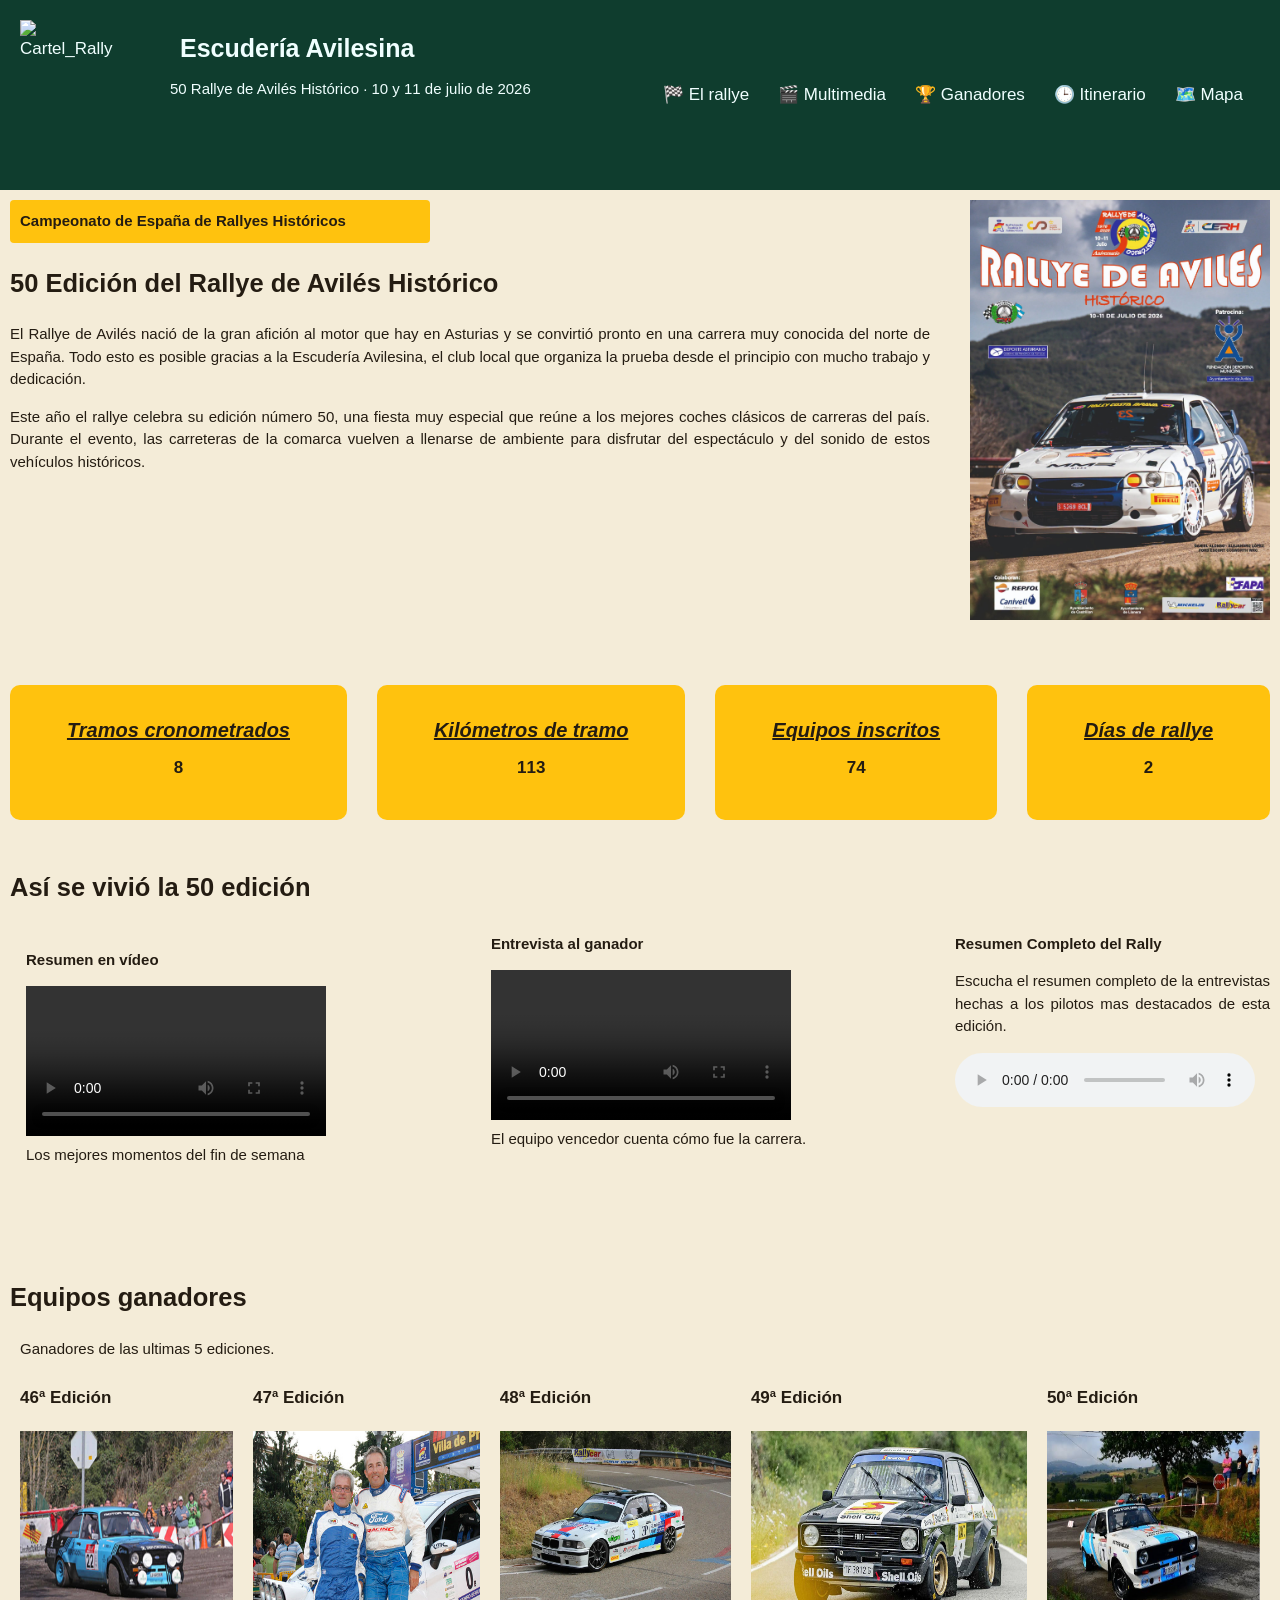
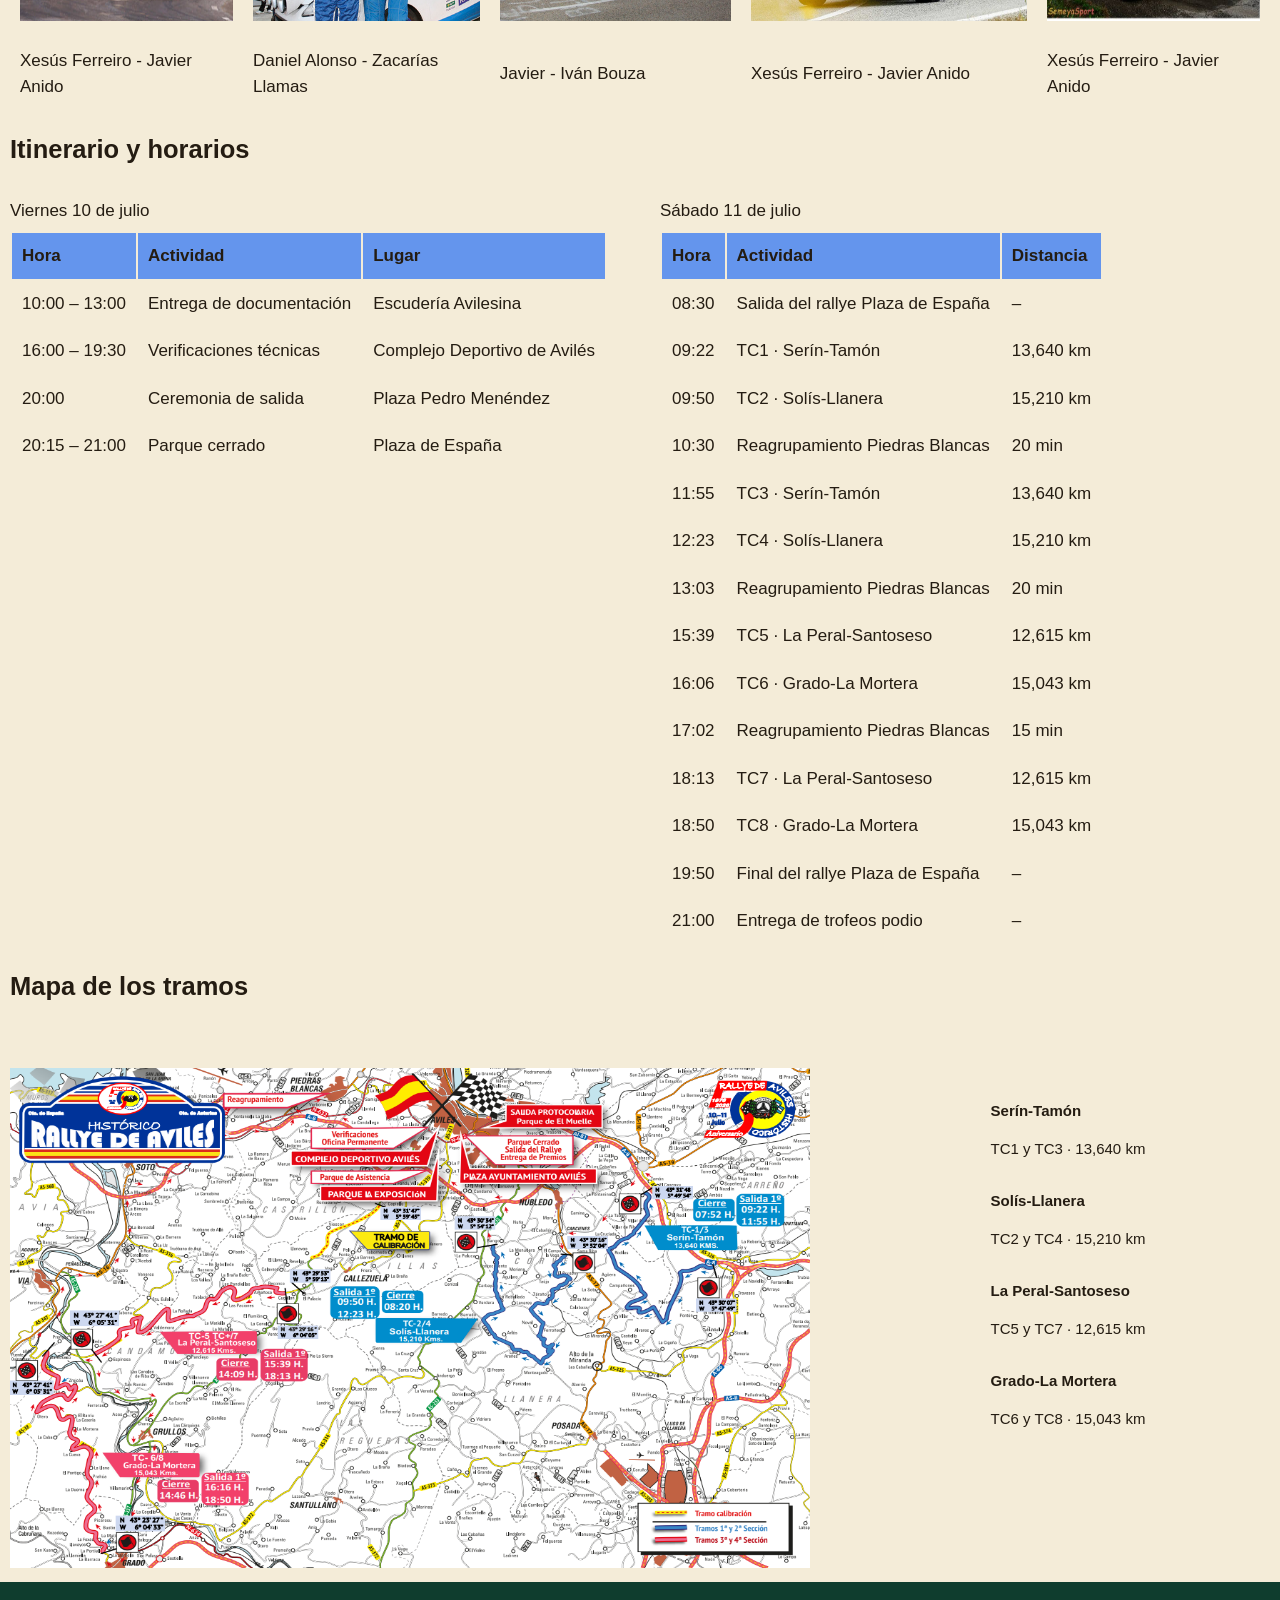
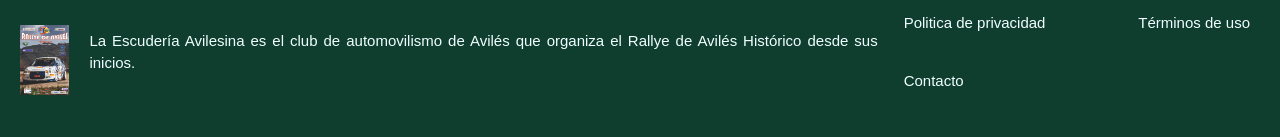
==== docs/index.html @ c5bb943c "hecho" ====
<!DOCTYPE html>
<html lang="es">
<head>
    <meta charset="UTF-8">
    <meta name="viewport" content="width=device-width, initial-scale=1.0">
    <meta name="description">
    <title>Proyecto_global</title>
    <link rel="stylesheet" href="css/css_basico.css">
</head>
<body>
    <header class="cabecera">
        <div class="marca">
            <img src="docs/imagenes_video/rally.jpg" alt="Cartel_Rally" width="100px" height="150px"></img>
            <div>
                <h1>Escudería Avilesina</h1>
                <p class="marca__lema">50 Rallye de Avilés Histórico · 10 y 11 de julio de 2026</p>
            </div>
        </div>
        <nav class="menu">
            <ul>
                <li><img>🏁</img> El rallye</li>
                <li><img>🎬</img> Multimedia</li>
                <li><img>🏆</img> Ganadores</li>
                <li><img>🕒</img> Itinerario</li>
                <li><img>🗺️</img> Mapa</li>
            </ul>
        </nav>
    </header>

    <main>
        <section class="sc_uno">
            <div class="presentacion__texto">
                <p class="subtitulo">Campeonato de España de Rallyes Históricos</p>
                <h2>50 Edición del Rallye de Avilés Histórico</h2>
                <p>El Rallye de Avilés nació de la gran afición al motor que hay en Asturias y se convirtió pronto en una carrera muy conocida del norte de España. Todo esto es posible gracias a la Escudería Avilesina, el club local que organiza la prueba desde el principio con mucho trabajo y dedicación.</p>
                <p>Este año el rallye celebra su edición número 50, una fiesta muy especial que reúne a los mejores coches clásicos de carreras del país. Durante el evento, las carreteras de la comarca vuelven a llenarse de ambiente para disfrutar del espectáculo y del sonido de estos vehículos históricos.</p>
            </div>
            <div class="cartel">
                <img src="imagenes_video/rally.jpg" alt="Cartel de la 50 edición del Rallye de Avilés Histórico" width="300" height="420">
            </div>
            <dl class="datos">
                <div class="contenido">
                    <dt>Tramos cronometrados</dt>
                    <dd>8</dd>
                </div>
                <div class="contenido">
                    <dt>Kilómetros de tramo</dt>
                    <dd>113</dd>
                </div>
                <div class="contenido">
                    <dt>Equipos inscritos</dt>
                    <dd>74</dd>
                </div>
                <div class="contenido">
                    <dt>Días de rallye</dt>
                    <dd>2</dd>
                </div>
            </dl>
        </section>

        <section class="sc_dos">
            <div>
            <h2>Así se vivió la 50 edición</h2>
            </div>    
                <div class="tarjeta_uno">
                    <h3>Resumen en vídeo</h3>
                    <video controls preload="metadata">
                        <source src="imagenes_video/entrevista_ganadores.mp4" type="video/mp4">
                        Cambiar formato -Tu navegador no admite la reproducción de vídeo.
                    </video>
                    <p>Los mejores momentos del fin de semana</p>
                </div >
                <div class="tarjeta_dos">
                    <h3>Entrevista al ganador</h3>
                    <video controls >
                        <source src="imagenes_video/video_resumen.mp4" type="video/mp4">
                        Tu navegador no admite la reproducción de vídeo.
                    </video>
                    <p>El equipo vencedor cuenta cómo fue la carrera.</p>
                </div>
                <div class="tarjeta_tres">
                    <h3>Resumen Completo del Rally</h3>
                    <p>Escucha el resumen completo de la entrevistas hechas a los pilotos mas destacados de esta edición.</p>
                    <audio controls >
                        <source src="imagenes_video/resumen_completo.mp4" type="audio/mp4">
                       Cambiar formato Tu navegador no admite la reproducción de audio.
                    </audio>
                </div>
        </section>

        <section class="sc_tres">
            <h2>Equipos ganadores</h2>
            <p style="padding-left: 10px;">Ganadores de las ultimas 5 ediciones.</p>
                <table class="estructura">
                    <tr>
                        <td><b>46ª Edición</b></td>
                        <td><b>47ª Edición</b></td>
                        <td><b>48ª Edición</b></td>
                        <td><b>49ª Edición</b></td>
                        <td><b>50ª Edición</b></td>
                    </tr>
                    <tr>
                        <td><img src="imagenes_video/xesus_javier.jpg" alt="Xesús Ferreiro y Javier Anido, ganadores de la 46 edición" width="230" height="190"></td>
                        <td><img src="imagenes_video/daniel_.jpg" alt="Daniel Alonso y Zacarías Llamas, ganadores de la 47 edición" width="230" height="190"></td>
                        <td><img src="imagenes_video/muniente_louzano.jpg" alt="Javier Muñiente e Iván Bouza, ganadores de la 48 edición" width="250" height="190"></td>
                        <td><img src="imagenes_video/javier_ivan.jpg" alt="Xesús Ferreiro y Javier Anido, ganadores de la 49 edición" width="300" height="190"></td>
                        <td><img src="imagenes_video/xesus_javier_dos.jpg" alt="Xesús Ferreiro y Javier Anido, ganadores de la 50 edición" width="230" height="190"></td>
                    </tr>
                    <tr>
                        <td>Xesús Ferreiro - Javier Anido</td>
                        <td>Daniel Alonso - Zacarías Llamas</td>
                        <td>Javier - Iván Bouza</td>
                        <td>Xesús Ferreiro - Javier Anido</td>
                        <td>Xesús Ferreiro - Javier Anido</td>
                    </tr>
                </table>
        </section>

        <section class="sc_cuatro">
            <h2>Itinerario y horarios</h2>
            <div class="itinerario">
                <div class="tabla_uno">
                    <table>
                        <caption>Viernes 10 de julio</caption>
                            <tr>
                                <th>Hora</th>
                                <th>Actividad</th>
                                <th>Lugar</th>
                            </tr>

                            <tr>
                                <td>10:00 – 13:00</td>
                                <td>Entrega de documentación</td>
                                <td>Escudería Avilesina</td>
                            </tr>
                            <tr>
                                <td>16:00 – 19:30</td>
                                <td>Verificaciones técnicas</td>
                                <td>Complejo Deportivo de Avilés</td>
                            </tr>
                            <tr>
                                <td>20:00</td>
                                <td>Ceremonia de salida</td>
                                <td>Plaza Pedro Menéndez</td>
                            </tr>
                            <tr>
                                <td>20:15 – 21:00</td>
                                <td>Parque cerrado</td>
                                <td>Plaza de España</td>
                            </tr>
                    </table>
                </div>
                <div class="tabla_dos">
                    <table>
                        <caption>Sábado 11 de julio</caption>
                            <tr>
                                <th>Hora</th>
                                <th>Actividad</th>
                                <th>Distancia</th>
                            </tr>
                            <tr>
                                <td>08:30</td>
                                <td>Salida del rallye Plaza de España</td>
                                <td>–</td>
                            </tr>
                            <tr>
                                <td>09:22</td>
                                <td>TC1 · Serín-Tamón</td>
                                <td>13,640 km</td>
                            </tr>
                            <tr>
                                <td>09:50</td>
                                <td>TC2 · Solís-Llanera</td>
                                <td>15,210 km</td>
                            </tr>
                            <tr>
                                <td>10:30</td>
                                <td>Reagrupamiento Piedras Blancas</td>
                                <td>20 min</td>
                            </tr>
                            <tr>
                                <td>11:55</td>
                                <td>TC3 · Serín-Tamón</td>
                                <td>13,640 km</td>
                            </tr>
                            <tr>
                                <td>12:23</td>
                                <td>TC4 · Solís-Llanera</td>
                                <td>15,210 km</td>
                            </tr>
                            <tr>
                                <td>13:03</td>
                                <td>Reagrupamiento Piedras Blancas</td>
                                <td>20 min</td>
                            </tr>
                            <tr>
                                <td>15:39</td>
                                <td>TC5 · La Peral-Santoseso</td>
                                <td>12,615 km</td>
                            </tr>
                            <tr>
                                <td>16:06</td>
                                <td>TC6 · Grado-La Mortera</td>
                                <td>15,043 km</td>
                            </tr>
                            <tr>
                                <td>17:02</td>
                                <td>Reagrupamiento Piedras Blancas</td>
                                <td>15 min</td>
                            </tr>
                            <tr>
                                <td>18:13</td>
                                <td>TC7 · La Peral-Santoseso</td>
                                <td>12,615 km</td>
                            </tr>
                            <tr>
                                <td>18:50</td>
                                <td>TC8 · Grado-La Mortera</td>
                                <td>15,043 km</td>
                            </tr>
                            <tr>
                                <td>19:50</td>
                                <td>Final del rallye Plaza de España</td>
                                <td>–</td>
                            </tr>
                            <tr>
                                <td>21:00</td>
                                <td>Entrega de trofeos podio</td>
                                <td>–</td>
                            </tr>
                    </table>
                </div>
            </div>
        </section>

        <section class="sc_cinco">
            <h2>Mapa de los tramos</h2>
            <div class="mapa">
                    <img src="imagenes_video/Captura.PNG" alt="Mapa de Google Maps con la situación de los cuatro tramos del rallye en la comarca de Avilés" width="800" height="500">
                <div>  
                <ol>
                    <li>
                        <h3>Serín-Tamón</h3>
                        <p>TC1 y TC3 · 13,640 km</p>
                    </li>
                    <li>
                        <h3>Solís-Llanera</h3>
                        <p>TC2 y TC4 · 15,210 km</p>
                    </li>
                    <li>
                        <h3>La Peral-Santoseso</h3>
                        <p>TC5 y TC7 · 12,615 km</p>
                    </li>
                    <li>
                        <h3>Grado-La Mortera</h3>
                        <p>TC6 y TC8 · 15,043 km</p>
                    </li>
                </ol>
                </div>  
            </div>
        </section>
    </main>

    <footer class="pie">
         <div class="pie__org">
            <img src="imagenes_video/rally.jpg" alt="Cartel_Rally" width="50px" height="70px"></img>
            <p>La Escudería Avilesina es el club de automovilismo de Avilés que organiza el Rallye de Avilés Histórico desde sus inicios.
            </div>
        <div class="contenedor_pie">
            <p>Politica de privacidad</p>
            <p>Términos de uso</p>
            <p>Contacto</p>

       </div>
    </footer>
</body>
</html>
---- docs/css/css_basico.css ----
/*
Mañana hacer
1.Poner la paleta de los fondos
2.Tamaño letra, titulo
3.Fondo parrafo sc_uno
4.Revisar q este todo bien
*/
body {
    background-color: #f4ecd8;
    margin: 0;
    display: grid;
    grid-template-rows: auto auto auto;
    grid-template-columns: auto auto auto auto auto auto;
    font-size: 17px;
    line-height: 1.5;
    font-family:Arial, Helvetica, sans-serif;
    color: #241c12;
}

img, video {
    max-width: 100%;
}

h1{
    margin:10px;
    font-size:25px;
}
h3{
    font-size: 15px;
}
.cabecera {
    background-color: #0f3d2e;
    color: azure;
    grid-row: 1/2;
    grid-column: 1/8;
    padding: 10px;
    display: flex;
    flex-direction: row;
    align-items: center;
    justify-content: space-between;
    gap: 16px;
}
.marca {
    margin: 10px;
    display: flex;
    flex-direction: row;
    justify-content:center;
    gap: 50px;
}
.menu{
margin: 20px;    
}
.menu ul {
    list-style: none;
    margin: 0;
    padding: 0;
    display: flex;
    justify-content: center;
    gap: 15px;
}
.menu li {
    padding: 7px;
    border-radius: 10px;
}
.menu li:hover {
    background-color: #f0b323;
}

main {
    grid-row: 2/7;
    grid-column: 1/8;
    width: 100%;
    max-width: 1500px;
    margin: 0 auto;
}


p {
    font-size:15px;
     text-align: justify;
}
section{
    margin: 10px;
    padding: auto;
}

.sc_uno {
    display: grid;
    grid-template-rows: auto;
    gap: 40px;
    align-items: start;
}
.presentacion_texto{
    grid-row: 1/2;
    grid-column: 1/2;
}
.subtitulo {
    background-color:#ffc20e;
    max-width: 400px;
    font-weight: bold;
    padding: 10px;
    margin: 0%;
    text-align: left;
    border-radius: 4px;
}
.presentacion__cartel {
    grid-row: 1/2;
    grid-column: 2/3;
    margin: 0;
    text-align: center;
}

.contenido{
    background-color: black;
    color: #fff;
    height: auto;
}
.datos {
    grid-row: 2/3;
    grid-column: 1/3;
    display: grid;
    grid-template-columns: auto auto auto auto;
    gap:30px;
}
.datos div {
    text-align: center;
    padding: 30px;
    background-color: #ffc20e;
    color: #241c12;
    font-weight:bold;
    border-radius: 10px;
}
.datos dt{
    font-size: 20px;
    text-decoration: underline;
    font-style: italic;
}
.datos dd{
    margin: 10px;
    
}
.sc_dos {
    display: grid;
    grid-template-columns: auto auto 25%;
    grid-template-rows:5% 95%;
    align-content: space-between;
    gap: 50px;
}
.tarjeta_uno {
    grid-column: 1/2;
    grid-row: 2/3;
    border-radius: 8px;
    padding: 16px;
}
.tarjeta_dos{
    grid-column: 2/3;
    grid-row: 2/3;
}
.tarjeta_tres{
    grid-column: 3/4;
    grid-row: 2/3;
}  
.estructura {
    width: 100%;
    border-collapse: collapse;
}
.itinerario{
    display: grid;
    grid-template-columns: 50%;
    gap: 20px;
    align-items: start;
}
.tabla_uno {
    grid-row:1 /2;
    grid-column: 1/2;
    width: 100%;
    border-collapse: collapse;
}
.tabla_dos{
    grid-row:1/2;
    grid-column: 2/3;
}
caption {
    text-align: left;
    padding: 8px 0;
}

td {
    padding: 10px;
}
th {
    background-color: cornflowerblue;
    text-align: left;
    padding: 10px;
    margin: 15px;
}

.mapa {
    display: grid;
    grid-template-columns: auto;
    grid-template-rows: 5%;
    gap: 16px;
}
.mapa img{
    justify-content: center;
    grid-row:2/3;
    grid-column: 1/2;
}
.mapa div{
    grid-row:2/3;
    grid-column: 2/3;
}
 li {
    display: flex;
    flex-direction: column;
    padding:0;
    margin: 0%;
}
 p {
    margin-top: 0px;
    padding: 0;
}

.pie {
    background-color: #0f3d2e;
    color: azure;
    grid-row: 7/8;
    grid-column: 1/8;
    padding: 20px;
    display: flex;
    flex-direction: row;
    gap: 16px;
    justify-content: space-between;
    align-items: center;
    margin-top: 30px;
}
.pie__org {
    display: flex;
    flex-direction: row;
    justify-content: space-between;
    align-items: center;
    gap:20px;
}
.contenedor_pie {
    display: flex;
    flex-direction:row;
    justify-content: space-between;
    align-items: center;
    flex-wrap: wrap;
    margin: 10px;
    gap: 20px;
}


/* ---------- Media Queries ---------- */
@media (min-width: 769px) and (max-width: 1023px) {
    .marca { 
        gap: 20px; 
    }
    .menu {
         margin: 10px; 
    }
    .menu ul {
        flex-wrap: wrap;
        gap: 8px;
    }

    .sc_uno { 
        gap: 20px;
     }
    .datos { 
        gap: 15px; 
    }
    .datos div { 
        padding: 20px; 
    }

    .sc_dos { 
        gap: 20px;
     }
    td, th { 
        padding: 6px;
     }
    .sc_tres img{
       height: auto;
    }

    .pie { 
        padding: 15px;
    }
}

@media (max-width: 768px) {
    .cabecera { 
        flex-direction: column; 
    }
    .menu ul { flex-wrap: wrap;
     }

    .sc_uno img { 
        width: 250px; 
    }

    .datos {
        grid-template-columns: auto auto;
        gap: 15px;
    }
    .datos div { 
        padding: 20px; 
    }

    .sc_dos {
        grid-template-columns: auto auto;
        grid-template-rows: auto;
        gap: 20px;
    }
    .tarjeta_tres {
        grid-column: 1/3;
        grid-row: 3/4;
    }
    .sc_tres img{
       height: auto;
    }
    .itinerario { 
        grid-template-columns: auto;
        justify-content: center;
     }
    .tabla_uno, .tabla_dos {
        grid-row: auto;
        grid-column: auto;
    
    }

    .mapa {
        grid-template-columns: auto;
        grid-template-rows: auto;
    }
    .mapa img, .mapa div {
        grid-row: auto;
        grid-column: auto;
    }
}

/* Móvil: hasta 576px */
@media (max-width: 576px) {
    body { 
        font-size: 16px;
     }
    main { 
        padding: 8px; 
    }

    .cabecera h1 {
         font-size: 24px; 
    }
    .marca {
        flex-direction: column;
        align-items: center;
        gap: 10px;
        text-align: center;
    }
    .menu { 
        margin: 10px; 
    }
    .menu ul {
         gap: 8px;
     }
    .menu li { 
        font-size: 14px; 
    }

    .sc_uno { 
        grid-template-columns: auto;
     }
    .sc_uno img { 
        height: auto; 
    }
    .presentacion_texto, .presentacion__cartel {
        grid-row: auto;
        grid-column: auto;
    }
    .sc_uno img {
        width: 200px;
    }
    .datos {
        grid-row: auto;
        grid-column: auto;
        gap: 10px;
    }
    .datos div { 
        padding: 15px ; 
    }

    .sc_dos { 
        grid-template-columns: auto; 
    }
    .tarjeta_uno, .tarjeta_dos, .tarjeta_tres {
        grid-column: auto;
        grid-row: auto;
    }

    table { 
        font-size: 14px; 
    }
    td, th {
         padding: 6px; 
    }
    .pie {
        flex-direction: column;
        text-align: center;
    }
    .pie__org {
        flex-direction: column;
        text-align: center;
    }
    .pie__org p { 
        text-align: center; 
    }
    .contenedor_pie {
         justify-content: center; 
    }
}
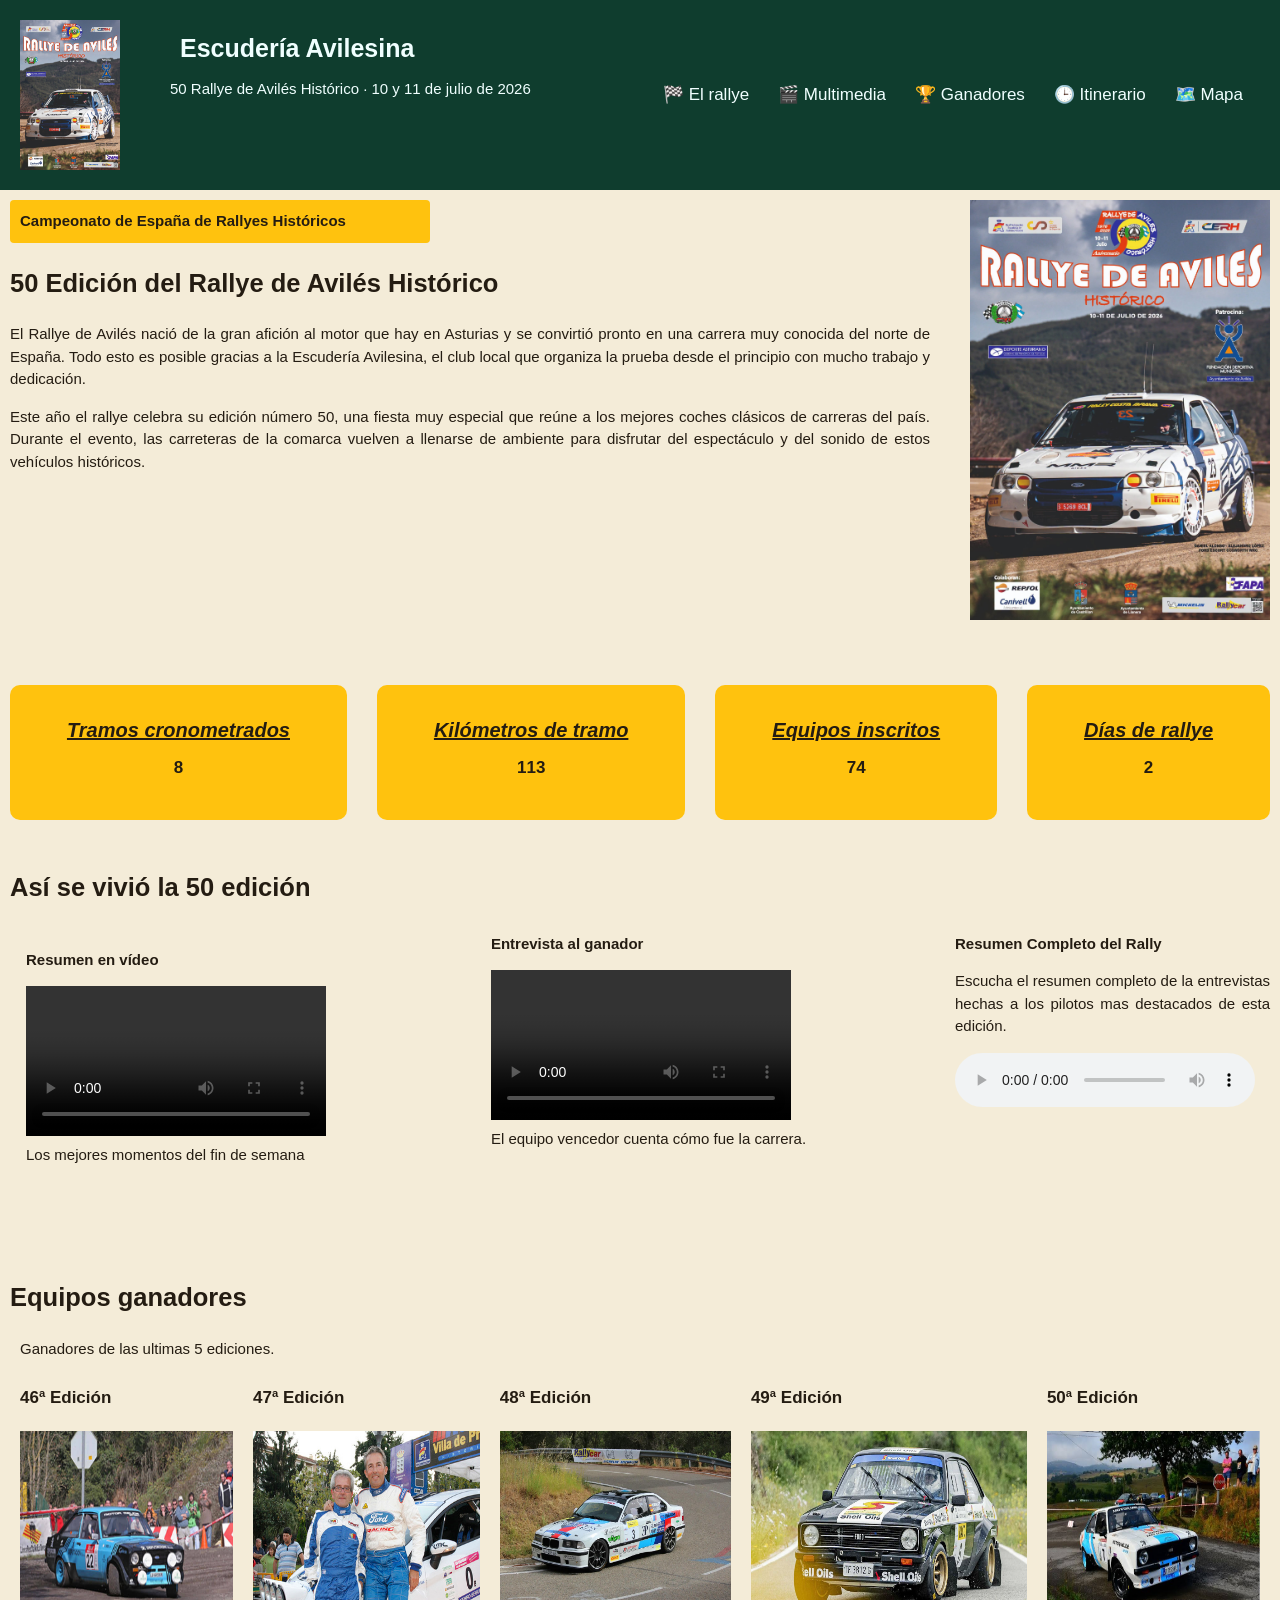
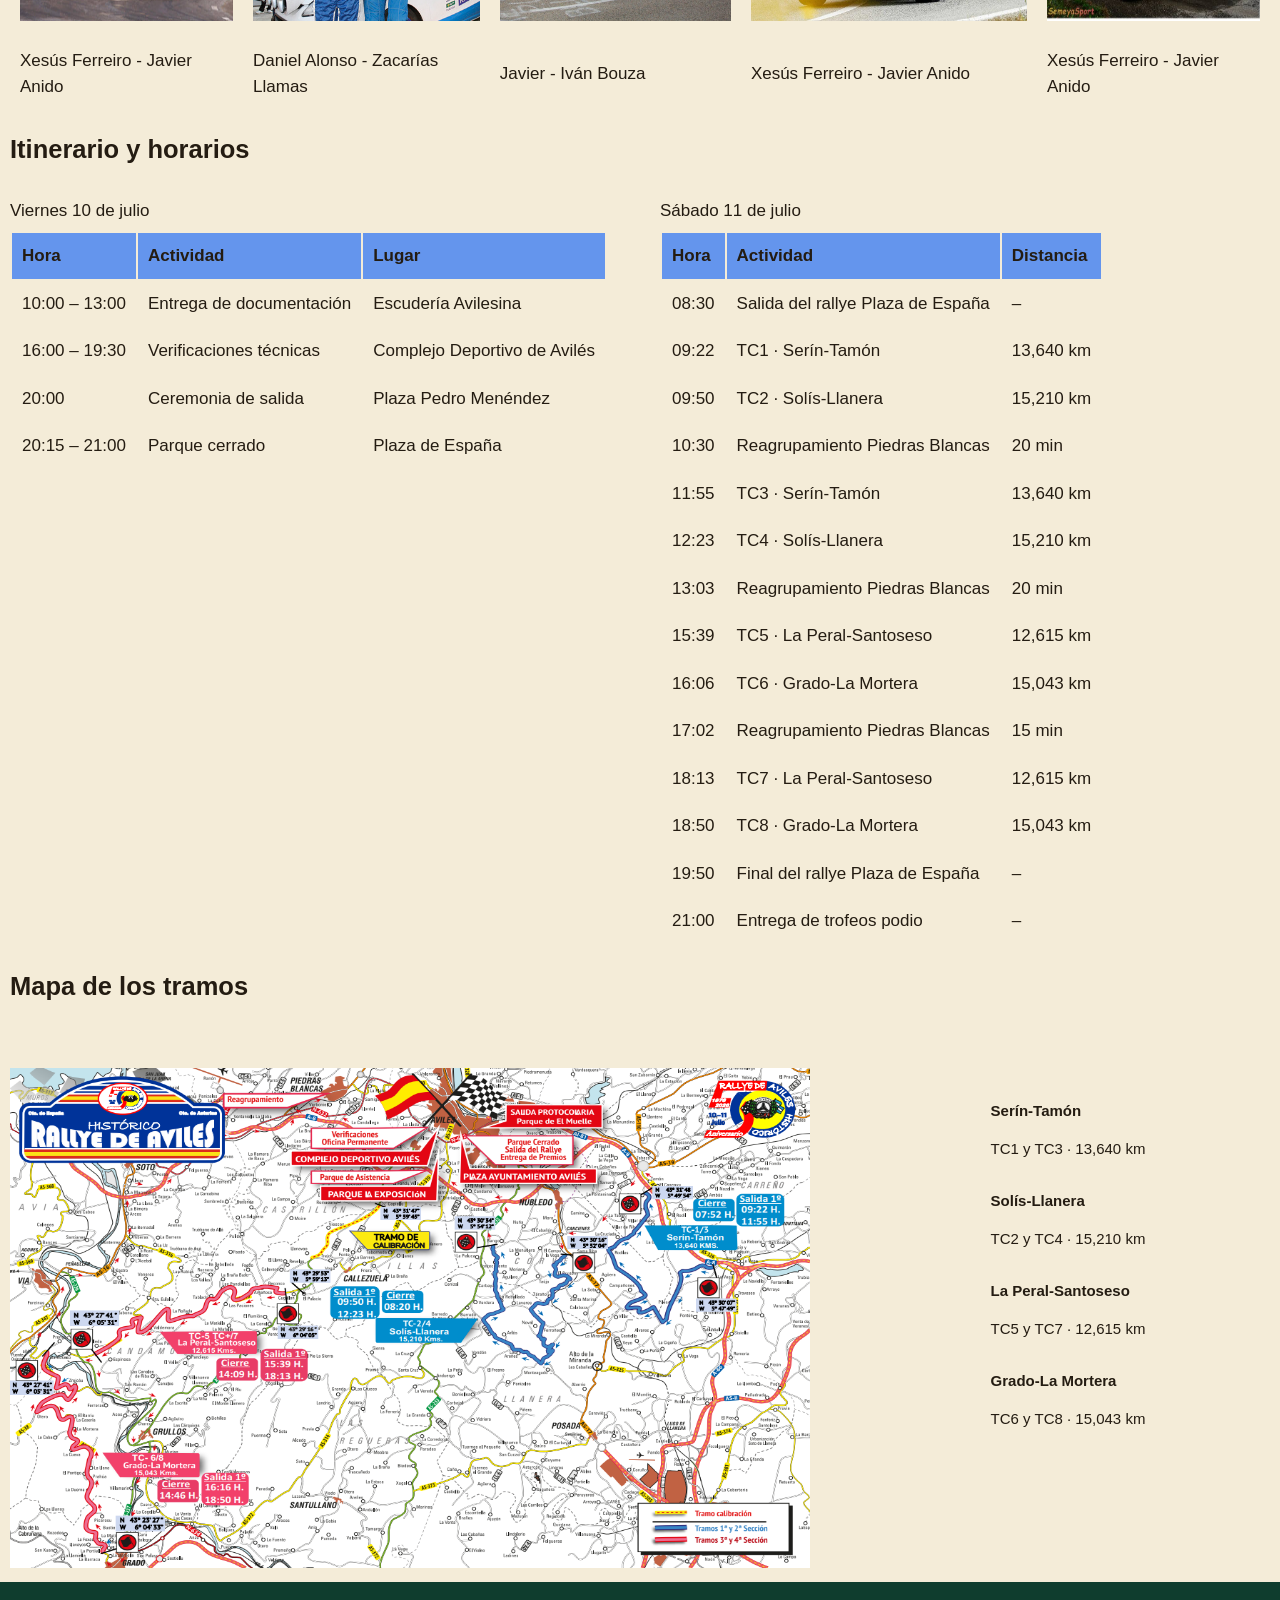
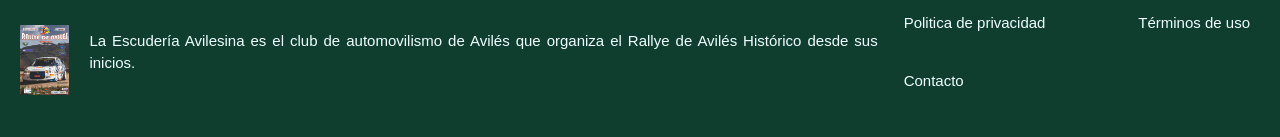
==== commit 5b48622b: "hecho" ====
--- a/docs/index.html
+++ b/docs/index.html
@@ -10,7 +10,7 @@
 <body>
     <header class="cabecera">
         <div class="marca">
-            <img src="docs/imagenes_video/rally.jpg" alt="Cartel_Rally" width="100px" height="150px"></img>
+            <img src="imagenes_video/rally.jpg" alt="Cartel_Rally" width="100px" height="150px"></img>
             <div>
                 <h1>Escudería Avilesina</h1>
                 <p class="marca__lema">50 Rallye de Avilés Histórico · 10 y 11 de julio de 2026</p>
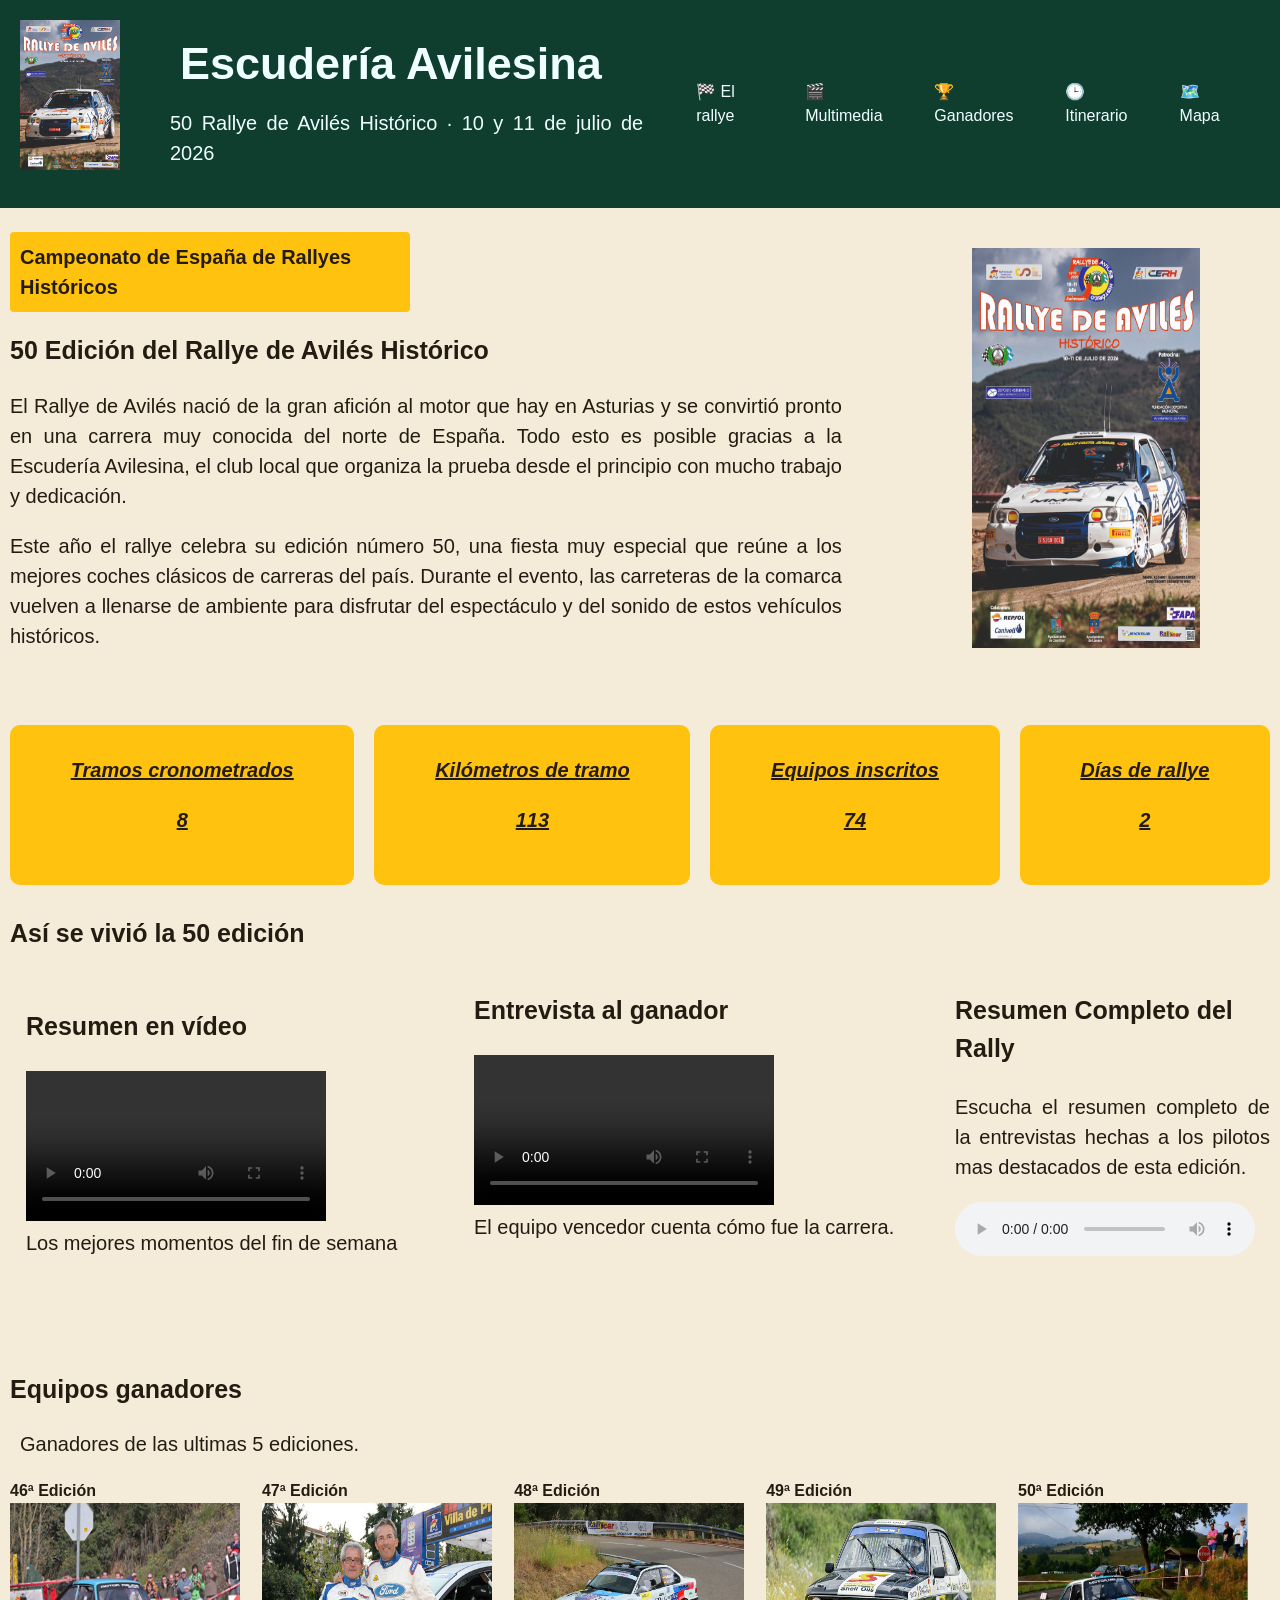
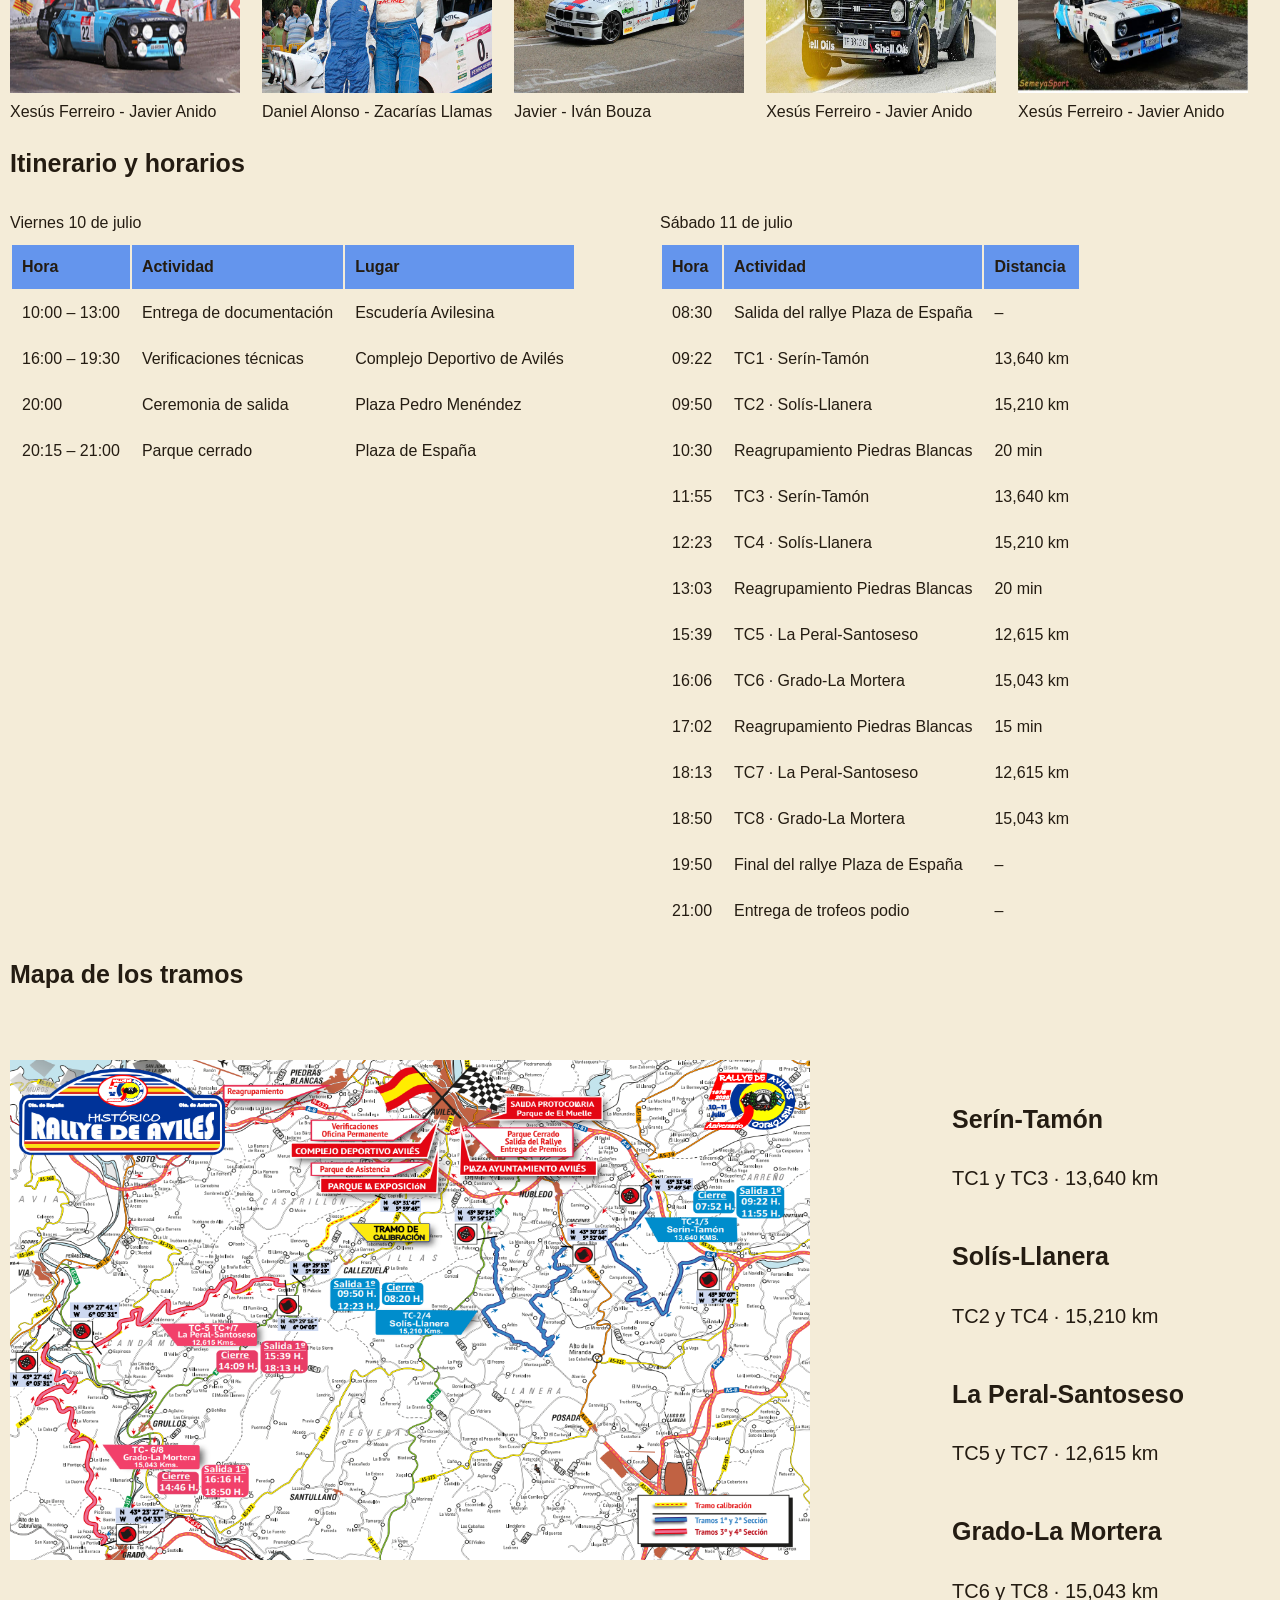
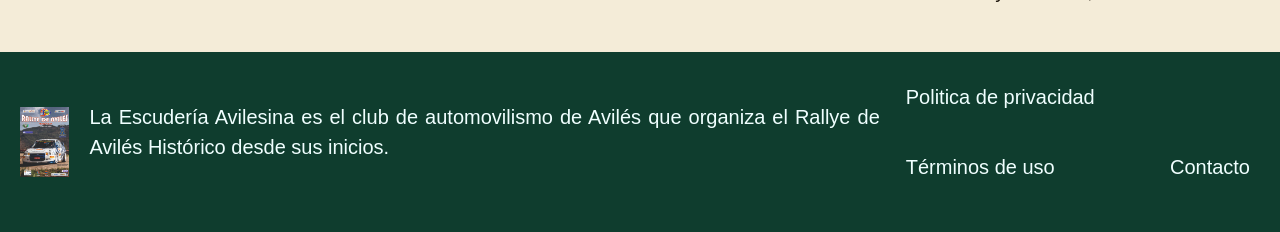
==== commit e786467f: "pequeños_retoques" ====
--- a/docs/index.html
+++ b/docs/index.html
@@ -29,33 +29,35 @@
 
     <main>
         <section class="sc_uno">
-            <div class="presentacion__texto">
-                <p class="subtitulo">Campeonato de España de Rallyes Históricos</p>
-                <h2>50 Edición del Rallye de Avilés Histórico</h2>
-                <p>El Rallye de Avilés nació de la gran afición al motor que hay en Asturias y se convirtió pronto en una carrera muy conocida del norte de España. Todo esto es posible gracias a la Escudería Avilesina, el club local que organiza la prueba desde el principio con mucho trabajo y dedicación.</p>
-                <p>Este año el rallye celebra su edición número 50, una fiesta muy especial que reúne a los mejores coches clásicos de carreras del país. Durante el evento, las carreteras de la comarca vuelven a llenarse de ambiente para disfrutar del espectáculo y del sonido de estos vehículos históricos.</p>
-            </div>
-            <div class="cartel">
-                <img src="imagenes_video/rally.jpg" alt="Cartel de la 50 edición del Rallye de Avilés Histórico" width="300" height="420">
-            </div>
-            <dl class="datos">
-                <div class="contenido">
-                    <dt>Tramos cronometrados</dt>
-                    <dd>8</dd>
-                </div>
-                <div class="contenido">
-                    <dt>Kilómetros de tramo</dt>
-                    <dd>113</dd>
-                </div>
-                <div class="contenido">
-                    <dt>Equipos inscritos</dt>
-                    <dd>74</dd>
-                </div>
-                <div class="contenido">
-                    <dt>Días de rallye</dt>
-                    <dd>2</dd>
-                </div>
-            </dl>
+            <div class="contenedor">
+                <div class="presentacion__texto">
+                    <p class="subtitulo">Campeonato de España de Rallyes Históricos</p>
+                    <h2>50 Edición del Rallye de Avilés Histórico</h2>
+                    <p>El Rallye de Avilés nació de la gran afición al motor que hay en Asturias y se convirtió pronto en una carrera muy conocida del norte de España. Todo esto es posible gracias a la Escudería Avilesina, el club local que organiza la prueba desde el principio con mucho trabajo y dedicación.</p>
+                    <p>Este año el rallye celebra su edición número 50, una fiesta muy especial que reúne a los mejores coches clásicos de carreras del país. Durante el evento, las carreteras de la comarca vuelven a llenarse de ambiente para disfrutar del espectáculo y del sonido de estos vehículos históricos.</p>
+                </div>
+                <div class="cartel">
+                    <img src="imagenes_video/rally.jpg" alt="Cartel de la 50 edición del Rallye de Avilés Histórico" width="700" height="400">
+                </div>
+           </div> 
+            <div class="datos">
+                <div class="contenido_uno">
+                    <p>Tramos cronometrados</p>
+                    <p>8</p>
+                </div>
+                <div class="contenido_dos">
+                    <p>Kilómetros de tramo</p>
+                    <p>113</p>
+                </div>
+                <div class="contenido_tres">
+                    <p>Equipos inscritos</p>
+                    <p>74</p>
+                </div>
+                <div class="contenido_cuatro">
+                    <p>Días de rallye</p>
+                    <p>2</p>
+                </div>
+            </div>
         </section>
 
         <section class="sc_dos">
@@ -91,29 +93,33 @@
         <section class="sc_tres">
             <h2>Equipos ganadores</h2>
             <p style="padding-left: 10px;">Ganadores de las ultimas 5 ediciones.</p>
-                <table class="estructura">
-                    <tr>
-                        <td><b>46ª Edición</b></td>
-                        <td><b>47ª Edición</b></td>
-                        <td><b>48ª Edición</b></td>
-                        <td><b>49ª Edición</b></td>
-                        <td><b>50ª Edición</b></td>
-                    </tr>
-                    <tr>
-                        <td><img src="imagenes_video/xesus_javier.jpg" alt="Xesús Ferreiro y Javier Anido, ganadores de la 46 edición" width="230" height="190"></td>
-                        <td><img src="imagenes_video/daniel_.jpg" alt="Daniel Alonso y Zacarías Llamas, ganadores de la 47 edición" width="230" height="190"></td>
-                        <td><img src="imagenes_video/muniente_louzano.jpg" alt="Javier Muñiente e Iván Bouza, ganadores de la 48 edición" width="250" height="190"></td>
-                        <td><img src="imagenes_video/javier_ivan.jpg" alt="Xesús Ferreiro y Javier Anido, ganadores de la 49 edición" width="300" height="190"></td>
-                        <td><img src="imagenes_video/xesus_javier_dos.jpg" alt="Xesús Ferreiro y Javier Anido, ganadores de la 50 edición" width="230" height="190"></td>
-                    </tr>
-                    <tr>
-                        <td>Xesús Ferreiro - Javier Anido</td>
-                        <td>Daniel Alonso - Zacarías Llamas</td>
-                        <td>Javier - Iván Bouza</td>
-                        <td>Xesús Ferreiro - Javier Anido</td>
-                        <td>Xesús Ferreiro - Javier Anido</td>
-                    </tr>
-                </table>
+            <div class="estructura">
+                <div class="primero">
+                    <div><b>46ª Edición</b></div>
+                    <div><img src="imagenes_video/xesus_javier.jpg" alt="Xesús Ferreiro y Javier Anido, ganadores de la 46 edición" width="230" height="190"></div>
+                    <div>Xesús Ferreiro - Javier Anido</div>
+                </div>
+                    <div class="segundo">
+                    <div><b>47ª Edición</b></div>
+                    <div><img src="imagenes_video/daniel_.jpg" alt="Daniel Alonso y Zacarías Llamas, ganadores de la 47 edición" width="230" height="190"></div>
+                    <div>Daniel Alonso - Zacarías Llamas</div>
+                </div>
+                    <div class="tercero">
+                    <div><b>48ª Edición</b></div>
+                    <div><img src="imagenes_video/muniente_louzano.jpg" alt="Javier Muñiente e Iván Bouza, ganadores de la 48 edición" width="230" height="190"></div>
+                    <div>Javier - Iván Bouza</div>
+                 </div>
+                    <div class="cuarto">
+                    <div><b>49ª Edición</b></div>
+                    <div><img src="imagenes_video/javier_ivan.jpg" alt="Xesús Ferreiro y Javier Anido, ganadores de la 49 edición" width="230" height="190"></div>
+                    <div>Xesús Ferreiro - Javier Anido</div>
+                </div>
+                <div class="quinto">
+                    <div><b>50ª Edición</b></div>
+                    <div><img src="imagenes_video/xesus_javier_dos.jpg" alt="Xesús Ferreiro y Javier Anido, ganadores de la 50 edición" width="230" height="190"></div>
+                    <div>Xesús Ferreiro - Javier Anido</div>
+                 </div>
+            </div>
         </section>
 
         <section class="sc_cuatro">
--- a/docs/css/css_basico.css
+++ b/docs/css/css_basico.css
@@ -1,33 +1,32 @@
 
-/*
-Mañana hacer
-1.Poner la paleta de los fondos
-2.Tamaño letra, titulo
-3.Fondo parrafo sc_uno
-4.Revisar q este todo bien
-*/
+*{
+    box-sizing: border-box;
+    max-width: 100%;
+}
 body {
     background-color: #f4ecd8;
     margin: 0;
     display: grid;
     grid-template-rows: auto auto auto;
     grid-template-columns: auto auto auto auto auto auto;
-    font-size: 17px;
     line-height: 1.5;
     font-family:Arial, Helvetica, sans-serif;
     color: #241c12;
 }
 
-img, video {
+img, video, audio {
     max-width: 100%;
 }
 
 h1{
     margin:10px;
-    font-size:25px;
-}
-h3{
-    font-size: 15px;
+    font-size:45px;
+}
+h3,h2{
+    font-size: 25px;
+}
+p{
+   font-size: 20px;
 }
 .cabecera {
     background-color: #0f3d2e;
@@ -75,9 +74,7 @@
     margin: 0 auto;
 }
 
-
 p {
-    font-size:15px;
      text-align: justify;
 }
 section{
@@ -88,12 +85,22 @@
 .sc_uno {
     display: grid;
     grid-template-rows: auto;
+    grid-template-columns: 1fr;
     gap: 40px;
     align-items: start;
 }
-.presentacion_texto{
+.contenedor{
     grid-row: 1/2;
     grid-column: 1/2;
+    display: flex;
+    flex-direction: row;
+    justify-content: space-between;
+    align-items: center;
+    gap: 100px;
+    width: 100%;
+}
+.cartel{
+    margin: 30px;
 }
 .subtitulo {
     background-color:#ffc20e;
@@ -104,42 +111,38 @@
     text-align: left;
     border-radius: 4px;
 }
-.presentacion__cartel {
-    grid-row: 1/2;
-    grid-column: 2/3;
-    margin: 0;
-    text-align: center;
-}
-
-.contenido{
-    background-color: black;
-    color: #fff;
-    height: auto;
-}
+
 .datos {
     grid-row: 2/3;
     grid-column: 1/3;
     display: grid;
     grid-template-columns: auto auto auto auto;
-    gap:30px;
+    gap:20px;
 }
 .datos div {
-    text-align: center;
     padding: 30px;
     background-color: #ffc20e;
     color: #241c12;
     font-weight:bold;
+    font-style: italic; 
+    text-decoration: underline;
     border-radius: 10px;
 }
-.datos dt{
-    font-size: 20px;
-    text-decoration: underline;
-    font-style: italic;
-}
-.datos dd{
-    margin: 10px;
-    
-}
+.contenido_uno p{
+    text-align: center;
+}
+.contenido_dos p {
+    text-align: center;
+}
+
+.contenido_tres p {
+    text-align: center;
+}
+
+.contenido_cuatro p{
+    text-align: center;
+}
+
 .sc_dos {
     display: grid;
     grid-template-columns: auto auto 25%;
@@ -162,15 +165,21 @@
     grid-row: 2/3;
 }  
 .estructura {
-    width: 100%;
-    border-collapse: collapse;
-}
+    display:grid;
+    grid-template-columns:  auto auto auto  auto auto ;
+    grid-template-rows: auto auto;
+}
+ .primero,.segundo,.tercero,.cuarto,.quinto{
+        margin: 0px;
+        padding: 0%;
+    }
 .itinerario{
     display: grid;
     grid-template-columns: 50%;
     gap: 20px;
     align-items: start;
 }
+
 .tabla_uno {
     grid-row:1 /2;
     grid-column: 1/2;
@@ -255,6 +264,15 @@
 
 /* ---------- Media Queries ---------- */
 @media (min-width: 769px) and (max-width: 1023px) {
+       h1{
+        font-size: 30px;
+     }
+     h3,h2{
+        font-size: 25px;
+     }
+     p{
+        font-size: 20px;
+     }
     .marca { 
         gap: 20px; 
     }
@@ -267,14 +285,15 @@
     }
 
     .sc_uno { 
-        gap: 20px;
+        gap: 50px;
+     }
+     .cartel{
+        width: 750px;
+        margin: 10px;
      }
     .datos { 
         gap: 15px; 
     }
-    .datos div { 
-        padding: 20px; 
-    }
 
     .sc_dos { 
         gap: 20px;
@@ -285,7 +304,10 @@
     .sc_tres img{
        height: auto;
     }
-
+    .estructura {
+        grid-template-columns: auto auto auto;
+        grid-template-rows: auto;
+    }
     .pie { 
         padding: 15px;
     }
@@ -295,13 +317,13 @@
     .cabecera { 
         flex-direction: column; 
     }
-    .menu ul { flex-wrap: wrap;
+    .menu ul { 
+        flex-wrap: wrap;
      }
 
     .sc_uno img { 
         width: 250px; 
     }
-
     .datos {
         grid-template-columns: auto auto;
         gap: 15px;
@@ -321,6 +343,11 @@
     }
     .sc_tres img{
        height: auto;
+       gap:10px;
+    }
+    .estructura {
+        grid-template-columns: auto auto auto;
+        grid-template-rows: auto;
     }
     .itinerario { 
         grid-template-columns: auto;
@@ -344,15 +371,17 @@
 
 /* Móvil: hasta 576px */
 @media (max-width: 576px) {
-    body { 
-        font-size: 16px;
+   h1{
+        font-size: 30px;
+     }
+     h3,h2{
+        font-size: 25px;
+     }
+     p{
+        font-size: 20px;
      }
     main { 
         padding: 8px; 
-    }
-
-    .cabecera h1 {
-         font-size: 24px; 
     }
     .marca {
         flex-direction: column;
@@ -366,43 +395,39 @@
     .menu ul {
          gap: 8px;
      }
-    .menu li { 
-        font-size: 14px; 
-    }
-
     .sc_uno { 
         grid-template-columns: auto;
      }
     .sc_uno img { 
         height: auto; 
     }
-    .presentacion_texto, .presentacion__cartel {
-        grid-row: auto;
-        grid-column: auto;
+    .presentacion_texto, .subtitulo {
+        grid-template-columns: auto 
     }
     .sc_uno img {
         width: 200px;
     }
     .datos {
-        grid-row: auto;
-        grid-column: auto;
-        gap: 10px;
-    }
-    .datos div { 
-        padding: 15px ; 
-    }
-
+    grid-template-columns: auto 
+    }
+    .datos, .contenido_uno {
+        text-align: center;
+    }
     .sc_dos { 
         grid-template-columns: auto; 
     }
     .tarjeta_uno, .tarjeta_dos, .tarjeta_tres {
-        grid-column: auto;
-        grid-row: auto;
-    }
-
-    table { 
-        font-size: 14px; 
-    }
+    grid-template-columns: auto 
+    }
+    .estructura {
+        grid-template-columns: auto;
+        grid-template-rows: auto;
+        text-align: center;
+    }
+    .estructura img {
+        width: auto;
+    }
+
     td, th {
          padding: 6px; 
     }
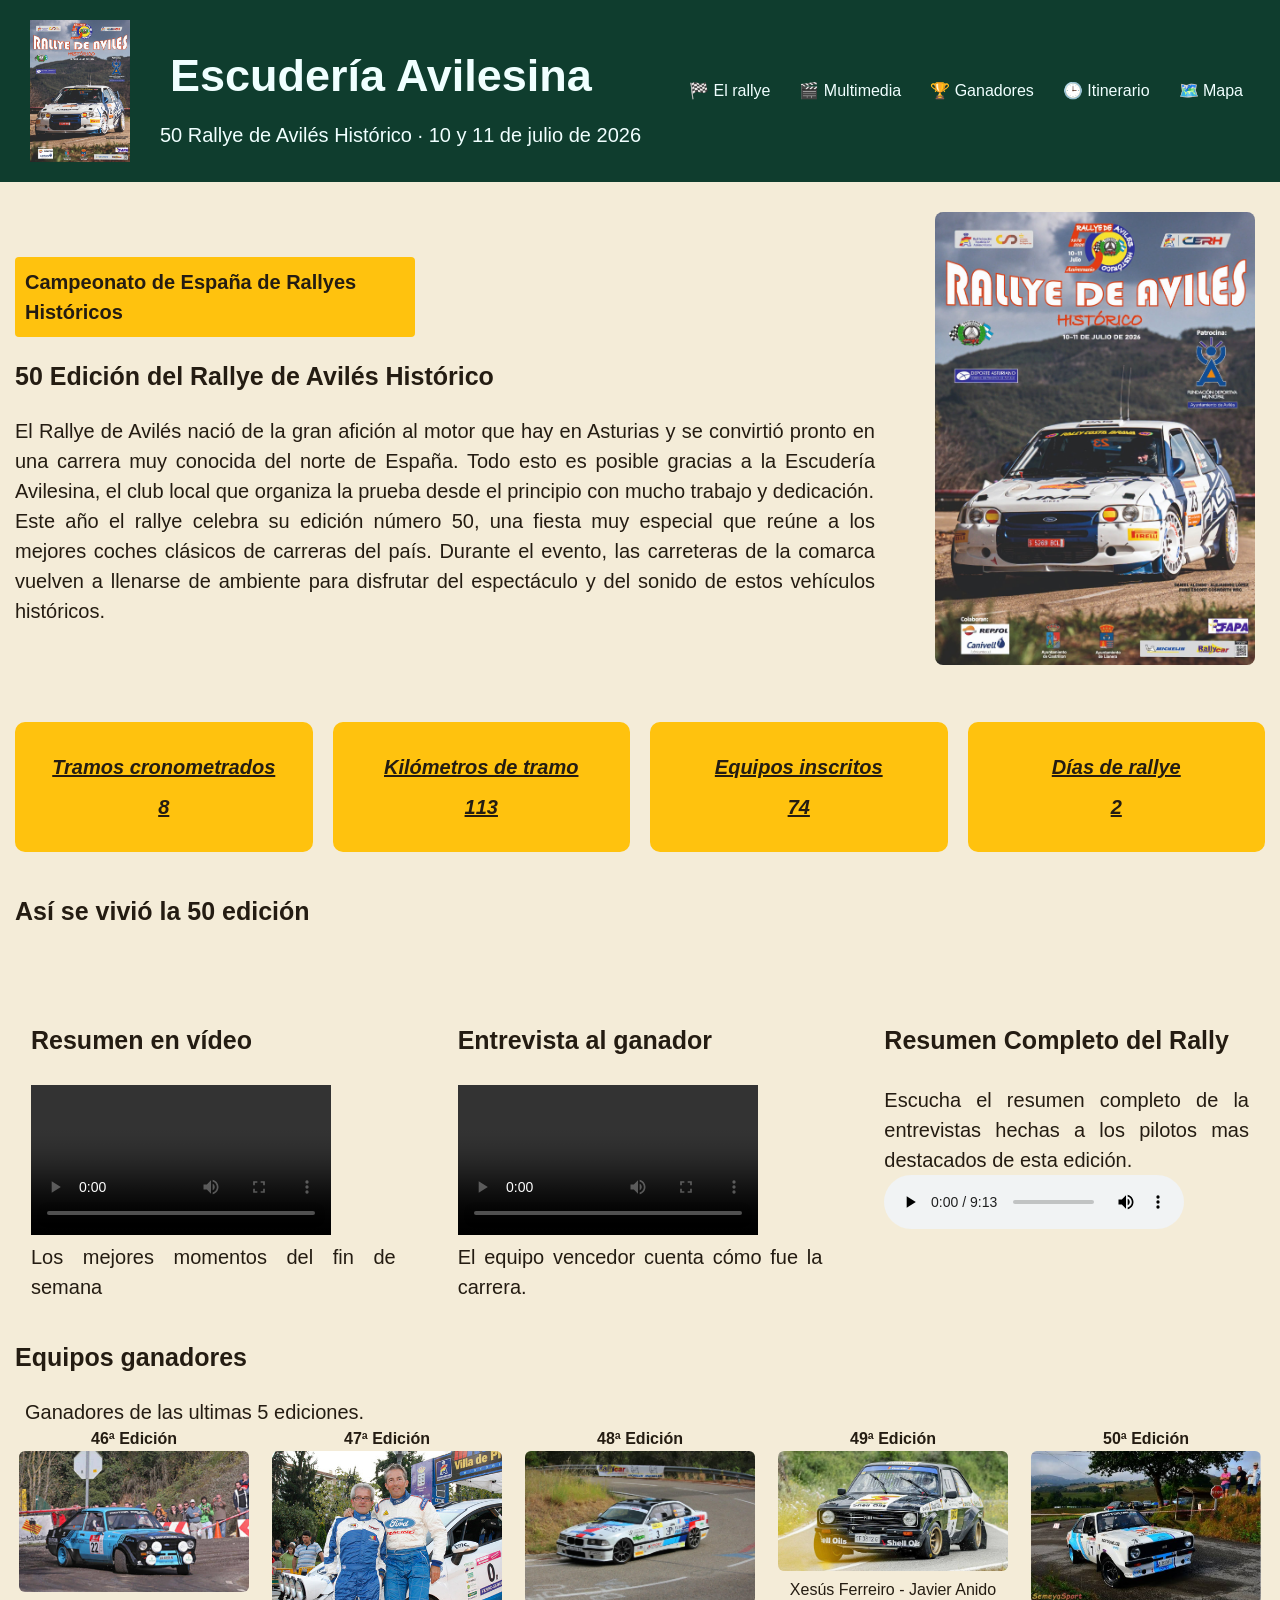
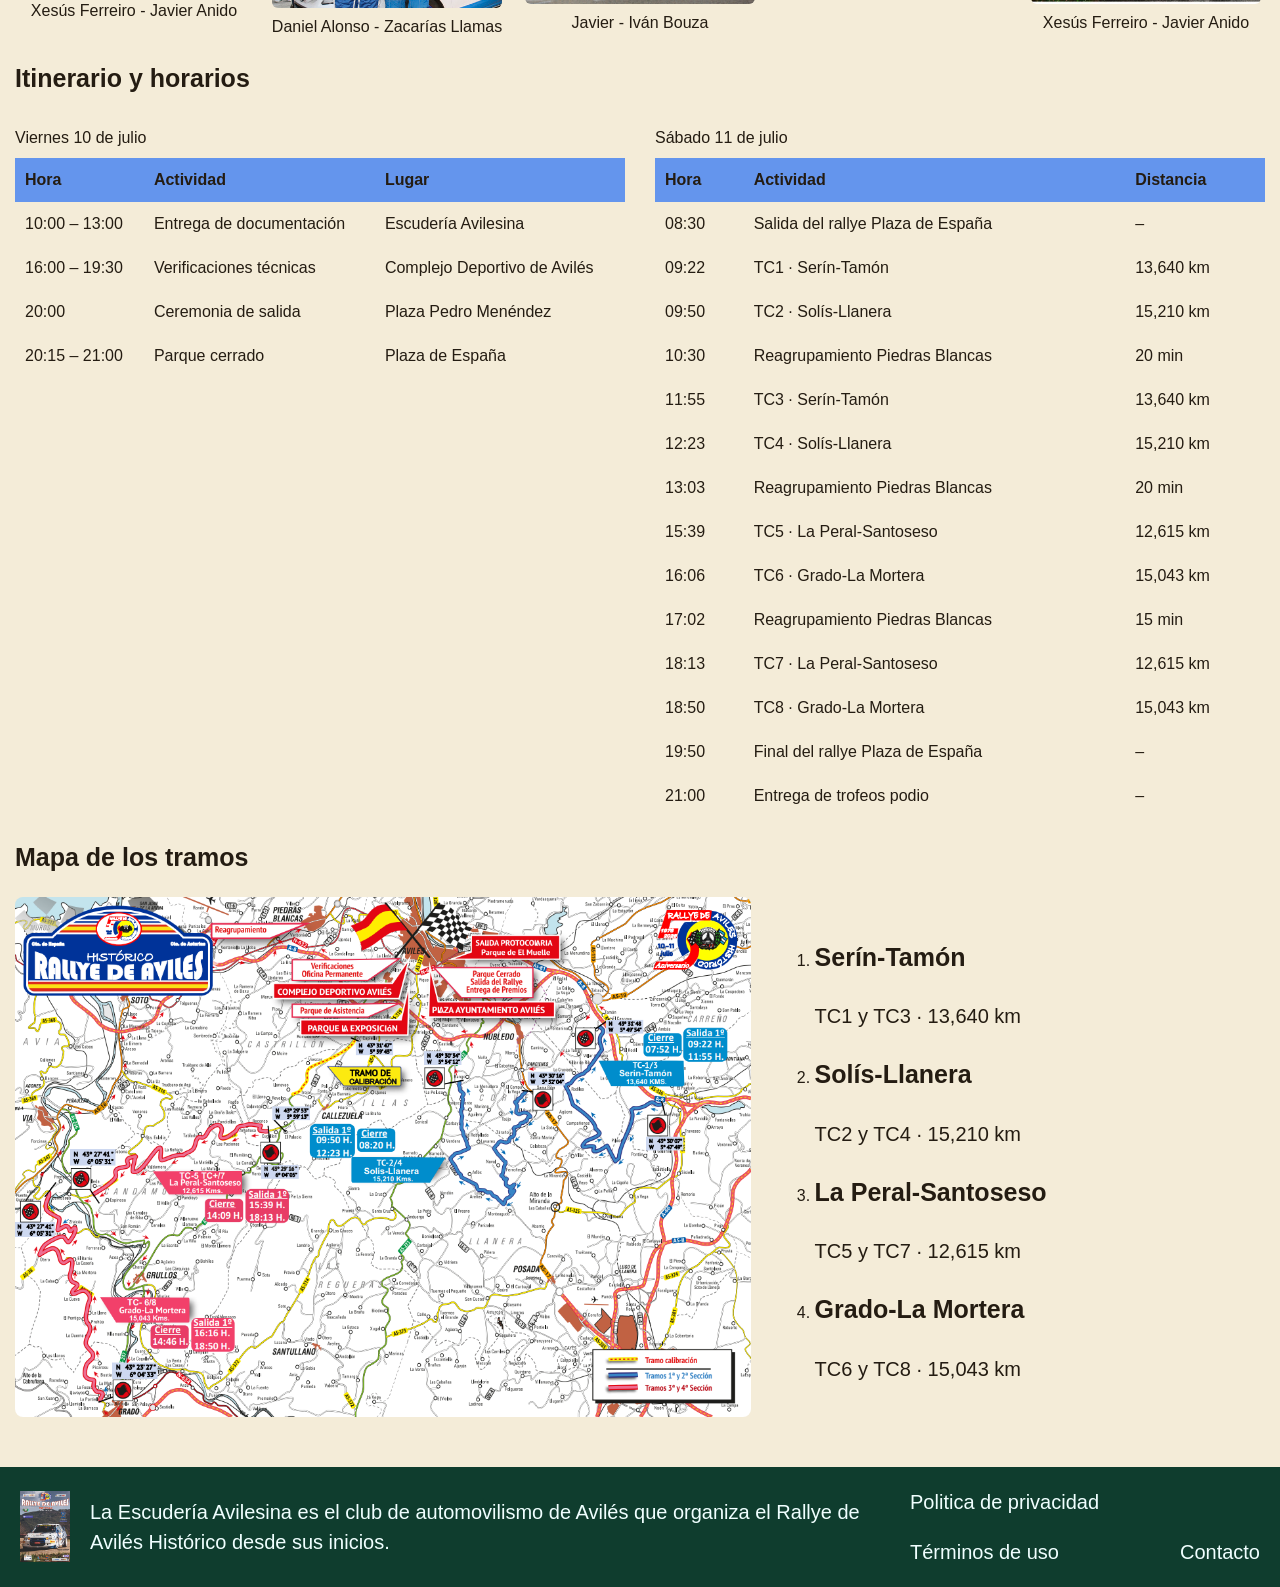
==== commit 03772397: "nuevos_cambios" ====
--- a/docs/index.html
+++ b/docs/index.html
@@ -5,7 +5,7 @@
     <meta name="viewport" content="width=device-width, initial-scale=1.0">
     <meta name="description">
     <title>Proyecto_global</title>
-    <link rel="stylesheet" href="css/css_basico.css">
+    <link rel="stylesheet" href="css/css.css">
 </head>
 <body>
     <header class="cabecera">
@@ -18,7 +18,7 @@
         </div>
         <nav class="menu">
             <ul>
-                <li><img>🏁</img> El rallye</li>
+                <li><img>🏁 El rallye</li>
                 <li><img>🎬</img> Multimedia</li>
                 <li><img>🏆</img> Ganadores</li>
                 <li><img>🕒</img> Itinerario</li>
@@ -37,7 +37,7 @@
                     <p>Este año el rallye celebra su edición número 50, una fiesta muy especial que reúne a los mejores coches clásicos de carreras del país. Durante el evento, las carreteras de la comarca vuelven a llenarse de ambiente para disfrutar del espectáculo y del sonido de estos vehículos históricos.</p>
                 </div>
                 <div class="cartel">
-                    <img src="imagenes_video/rally.jpg" alt="Cartel de la 50 edición del Rallye de Avilés Histórico" width="700" height="400">
+                    <img src="imagenes_video/rally.jpg" alt="Cartel de la 50 edición del Rallye de Avilés Histórico" width="300" height="400">
                 </div>
            </div> 
             <div class="datos">
@@ -66,9 +66,8 @@
             </div>    
                 <div class="tarjeta_uno">
                     <h3>Resumen en vídeo</h3>
-                    <video controls preload="metadata">
+                    <video controls>
                         <source src="imagenes_video/entrevista_ganadores.mp4" type="video/mp4">
-                        Cambiar formato -Tu navegador no admite la reproducción de vídeo.
                     </video>
                     <p>Los mejores momentos del fin de semana</p>
                 </div >
@@ -76,16 +75,14 @@
                     <h3>Entrevista al ganador</h3>
                     <video controls >
                         <source src="imagenes_video/video_resumen.mp4" type="video/mp4">
-                        Tu navegador no admite la reproducción de vídeo.
                     </video>
                     <p>El equipo vencedor cuenta cómo fue la carrera.</p>
                 </div>
                 <div class="tarjeta_tres">
                     <h3>Resumen Completo del Rally</h3>
                     <p>Escucha el resumen completo de la entrevistas hechas a los pilotos mas destacados de esta edición.</p>
-                    <audio controls >
-                        <source src="imagenes_video/resumen_completo.mp4" type="audio/mp4">
-                       Cambiar formato Tu navegador no admite la reproducción de audio.
+                    <audio controls>
+                        <source src="imagenes_video/resumen_completo_dos.mp3" type="audio/mpeg">
                     </audio>
                 </div>
         </section>
@@ -270,7 +267,7 @@
     <footer class="pie">
          <div class="pie__org">
             <img src="imagenes_video/rally.jpg" alt="Cartel_Rally" width="50px" height="70px"></img>
-            <p>La Escudería Avilesina es el club de automovilismo de Avilés que organiza el Rallye de Avilés Histórico desde sus inicios.
+            <p>La Escudería Avilesina es el club de automovilismo de Avilés que organiza el Rallye de Avilés Histórico desde sus inicios.</p>
             </div>
         <div class="contenedor_pie">
             <p>Politica de privacidad</p>
--- a/docs/css/css.css
+++ b/docs/css/css.css
@@ -0,0 +1,451 @@
+* {
+    box-sizing: border-box;
+}
+
+body {
+    background-color: #f4ecd8;
+    margin: 0;
+    display: grid;
+    grid-template-rows: auto 1fr auto;
+    grid-template-columns: 1fr; 
+    min-height: 1080px;
+    line-height: 1.5;
+    font-family: Helvetica, Arial, sans-serif;
+    color: #241c12;
+}
+
+img,video {
+    max-width: 100%;
+    height: auto; 
+}
+h1 {
+    margin: 10px;
+    font-size: 45px;
+}
+
+h2, h3 {
+    font-size: 25px;
+}
+
+p {
+    font-size: 20px;
+    text-align: justify;
+    margin: 0;
+    padding: 0;
+}
+
+/* --- CABECERA --- */
+.cabecera {
+    background-color: #0f3d2e;
+    color: azure;
+    grid-row: 1 / 2;
+    grid-column: 1 / -1;
+    padding: 10px 20px;
+    display: flex;
+    flex-direction: row;
+    align-items: center;
+    justify-content: space-between;
+    gap: 16px;
+}
+
+.marca {
+    margin: 10px;
+    display: flex;
+    flex-direction: row;
+    align-items: center;
+    gap: 30px;
+}
+
+.marca__lema {
+    text-align: left;
+}
+
+.menu {
+    margin: 10px;
+}
+
+.menu ul {
+    list-style: none;
+    margin: 0;
+    padding: 0;
+    display: flex;
+    justify-content: center;
+    gap: 15px;
+}
+
+.menu li {
+    display: flex;
+    flex-direction: column;
+    align-items: center;
+    padding: 7px;
+    border-radius: 10px;
+}
+
+.menu li:hover {
+    background-color: #f0b323;
+}
+
+/* --- CONTENIDO PRINCIPAL --- */
+main {
+    grid-row: 2 / 3;
+    grid-column: 1 / -1;
+    width: 100%;
+    max-width: 1500px;
+    margin: 0 auto;
+    padding: 0 15px;
+}
+
+section {
+    margin: 20px 0;
+}
+
+/* --- SECCIÓN 1 --- */
+.sc_uno {
+    display: grid;
+    grid-template-columns: 1fr;
+    gap: 40px;
+}
+
+.contenedor {
+    grid-column: 1 / -1;
+    display: flex;
+    flex-direction: row;
+    justify-content: space-between;
+    align-items: center;
+    gap: 50px;
+    width: 100%;
+}
+
+.presentacion__texto {
+    flex: 1;
+}
+
+.cartel {
+    margin: 10px;
+}
+
+.cartel img {
+    width: 320px;
+    height: auto;
+    border-radius: 8px;
+}
+
+.subtitulo {
+    background-color: #ffc20e;
+    max-width: 400px;
+    font-weight: bold;
+    padding: 10px;
+    margin: 0 0 15px 0;
+    text-align: left;
+    border-radius: 4px;
+}
+
+.datos {
+    grid-column: 1 / -1; 
+    display: grid;
+    grid-template-columns: repeat(4, 1fr);
+    gap: 20px;
+}
+
+.datos div {
+    padding: 25px;
+    background-color: #ffc20e;
+    color: #241c12;
+    font-weight: bold;
+    font-style: italic;
+    text-decoration: underline;
+    border-radius: 10px;
+    display: flex;
+    flex-direction: column;
+    justify-content: center;
+    align-items: center;
+}
+
+.datos p {
+    text-align: center;
+    margin: 5px 0;
+}
+
+/* --- SECCIÓN 2 --- */
+.sc_dos {
+    display: grid;
+    grid-template-columns: repeat(3, 1fr); 
+}
+
+.sc_dos {
+    grid-column: 1 / -1;
+    display: grid;
+    grid-template-columns: 1fr 1fr 1fr; 
+    grid-template-rows: auto auto;
+    gap: 30px;
+}
+.sc_dos h2{
+    grid-column: 1 / 4;
+    grid-row: 1/ 2;
+}
+.tarjeta_uno, .tarjeta_dos, .tarjeta_tres {
+    border-radius: 8px;
+    padding: 16px;
+}
+.tarjeta_uno {
+    grid-column: 1 / 2;
+    grid-row: 2 / 3;
+}
+
+.tarjeta_dos {
+    grid-column: 2 / 3;
+    grid-row: 2 / 3;
+}
+
+.tarjeta_tres {
+    grid-column: 3 / 4;
+    grid-row: 2 / 3;
+}
+/* --- SECCIÓN 3 --- */
+.estructura {
+    display: grid;
+    grid-template-columns: repeat(5, 1fr);
+    gap: 15px;
+}
+
+.primero, .segundo, .tercero, .cuarto, .quinto {
+    margin: 0;
+    padding: 0;
+    text-align: center;
+}
+
+.estructura img {
+    margin: auto;
+    border-radius: 6px;
+}
+
+/* --- SECCIÓN 4 --- */
+.itinerario {
+    display: grid;
+    grid-template-columns: repeat(2, 1fr);
+    gap: 30px;
+    align-items: start;
+}
+
+.tabla_uno, .tabla_dos {
+    width: 100%;
+}
+
+table {
+    width: 100%;
+    border-collapse: collapse;
+}
+
+caption {
+    text-align: left;
+    padding: 8px 0;
+}
+
+td, th {
+    padding: 10px;
+    text-align: left;
+}
+
+th {
+    background-color: cornflowerblue;
+}
+
+/* --- SECCIÓN 5 --- */
+.mapa {
+    display: grid;
+    grid-template-columns: 1.5fr 1fr;
+    gap: 24px;
+    align-items: center;
+}
+
+.mapa img {
+    width: 100%;
+    height: auto;
+    border-radius: 8px;
+}
+
+/* --- PIE DE PÁGINA --- */
+.pie {
+    background-color: #0f3d2e;
+    color: azure;
+    grid-row: 3 / 4;
+    grid-column: 1 / -1;
+    padding: 20px;
+    display: flex;
+    flex-direction: row;
+    gap: 16px;
+    justify-content: space-between;
+    align-items: center;
+    margin-top: 30px;
+}
+
+.pie__org {
+    display: flex;
+    flex-direction: row;
+    align-items: center;
+    gap: 20px;
+}
+
+.pie__org p {
+    text-align: left;
+    margin: 0;
+}
+
+.contenedor_pie {
+    display: flex;
+    flex-direction: row;
+    justify-content: space-between;
+    align-items: center;
+    flex-wrap: wrap;
+    gap: 20px;
+}
+
+.contenedor_pie p {
+    margin: 0;
+}
+
+
+/* ---------- MEDIA QUERIES ---------- */
+
+@media (min-width: 769px) and (max-width: 1023px) {
+    h1 { font-size: 32px; }
+    h2, h3 { font-size: 22px; }
+    p { font-size: 18px; }
+
+    .cabecera {
+        flex-direction: column;
+    }
+
+    .contenedor {
+        gap: 25px;
+    }
+
+    .cartel img {
+        width: 260px;
+    }
+
+    .datos {
+        grid-template-columns: repeat(2, 1fr);
+        gap: 15px;
+    }
+
+    .sc_dos {
+        grid-template-columns: repeat(2, 1fr);
+        grid-template-rows: auto;
+    }
+    .sc_dos h2{
+        grid-column: 1/3;
+        grid-row: auto;
+    }
+    .tarjeta_tres {
+        grid-column: 1 / 3;
+        grid-row: 3 / 4;
+    }
+
+    .estructura {
+        grid-template-columns: repeat(3, 1fr);
+    }
+
+    .itinerario {
+        grid-template-columns: 1fr;
+    }
+}
+
+@media (max-width: 768px) {
+    h1 { font-size: 28px; }
+    h2, h3 { font-size: 22px; }
+    p { font-size: 17px; }
+
+    .cabecera {
+        flex-direction: column;
+        text-align: center;
+    }
+
+    .marca {
+        flex-direction: column;
+        gap: 10px;
+    }
+
+    .marca__lema {
+        text-align: center;
+    }
+
+    .menu ul {
+        flex-wrap: wrap;
+    }
+
+    .contenedor {
+        flex-direction: column;
+        gap: 20px;
+    }
+
+    .cartel {
+        margin: 0 auto;
+    }
+
+    .cartel img {
+        width: 100%;
+        max-width: 300px;
+    }
+
+    .datos {
+        grid-template-columns: repeat(2, 1fr);
+        gap: 15px;
+    }
+
+    .sc_dos {
+        grid-template-columns: 1fr;
+        gap: 15px;
+    }
+    .sc_dos h2,
+    .tarjeta_uno,
+    .tarjeta_dos,
+    .tarjeta_tres {
+        grid-column: 1 / 2;
+        grid-row: auto;
+    }
+    .estructura {
+        grid-template-columns: repeat(2, 1fr);
+    }
+
+    .itinerario {
+        grid-template-columns: 1fr;
+    }
+
+    .mapa {
+        grid-template-columns: 1fr;
+    }
+
+    .pie, .pie__org {
+        flex-direction: column;
+        text-align: center;
+    }
+
+    .pie__org p {
+        text-align: center;
+    }
+}
+
+@media (max-width: 576px) {
+    h1 { font-size: 24px; }
+    h2, h3 { font-size: 20px; }
+    p { font-size: 16px; }
+
+    .datos {
+        grid-template-columns: 1fr;
+    }
+
+    .estructura {
+        grid-template-columns: 1fr;
+    }
+
+    td, th {
+        padding: 6px;
+        font-size: 14px;
+    }
+
+    .contenedor_pie {
+        flex-direction: column;
+        gap: 10px;
+    }
+}
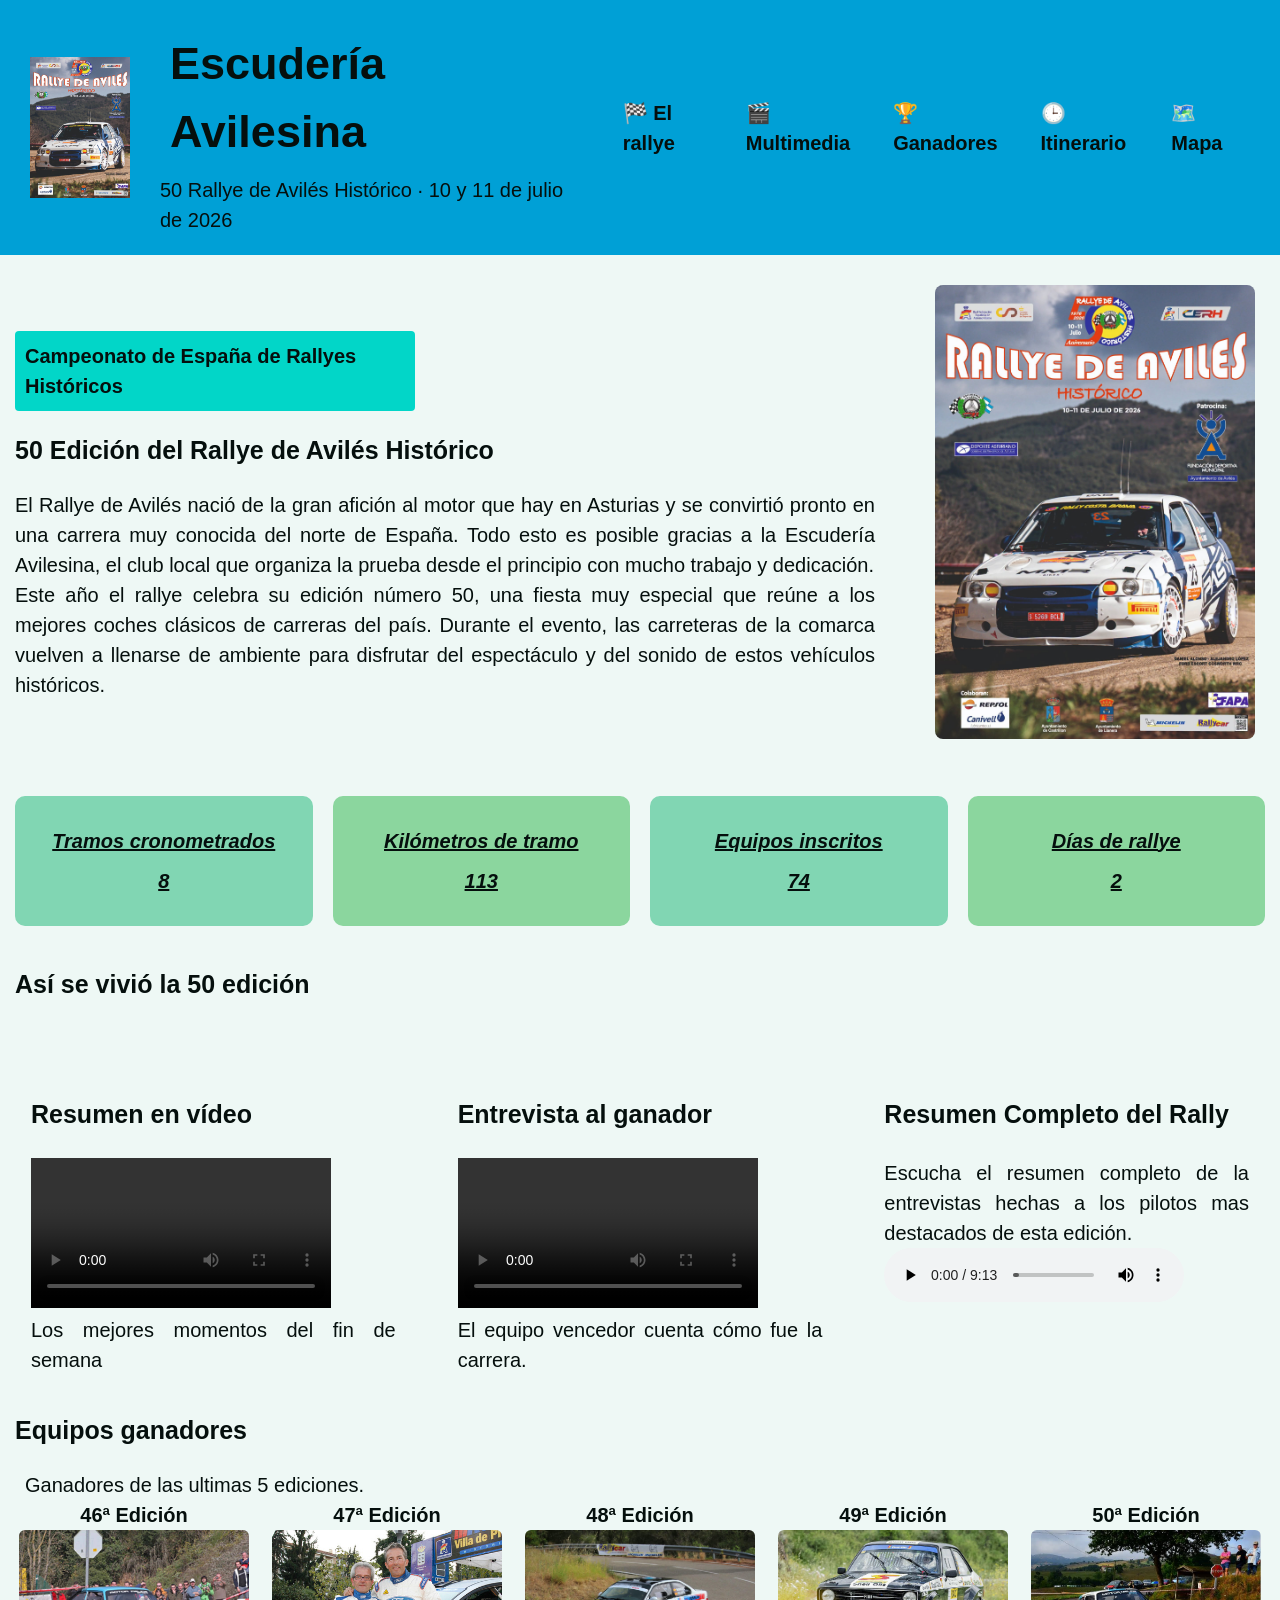
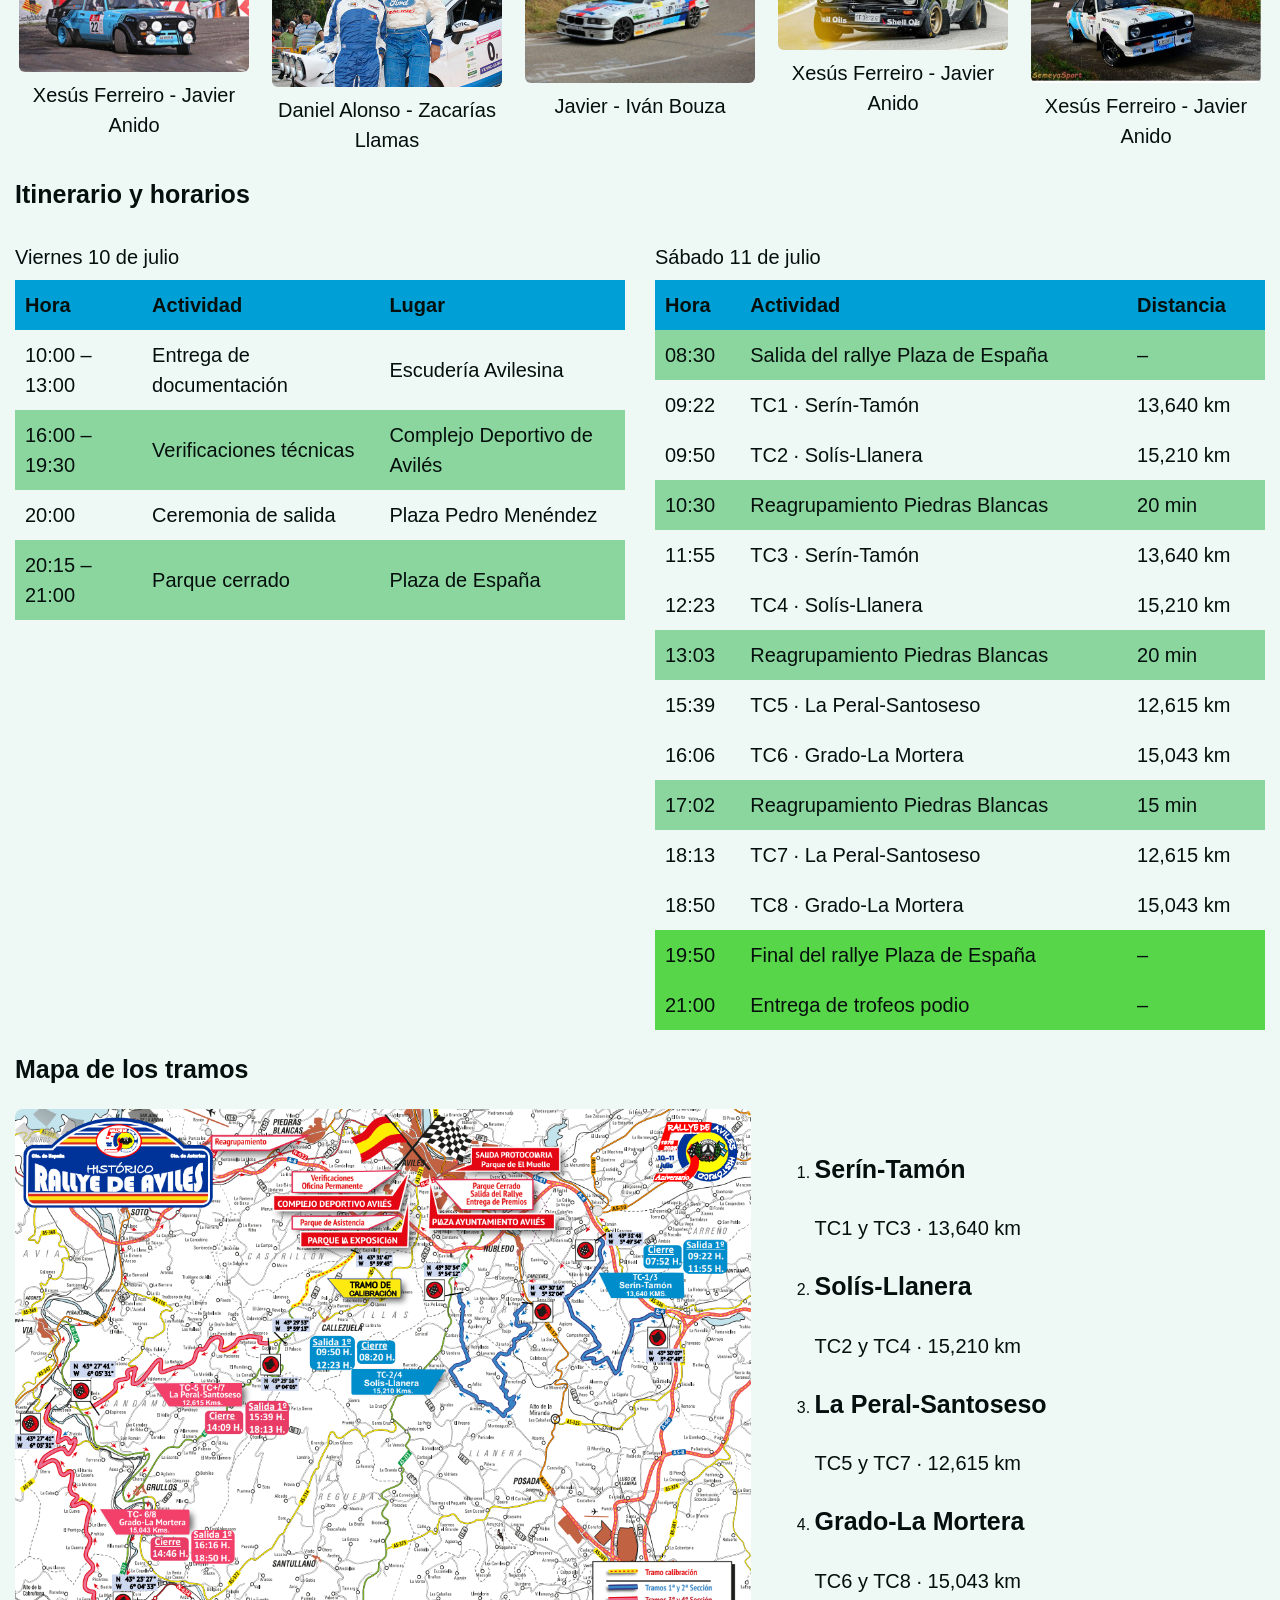
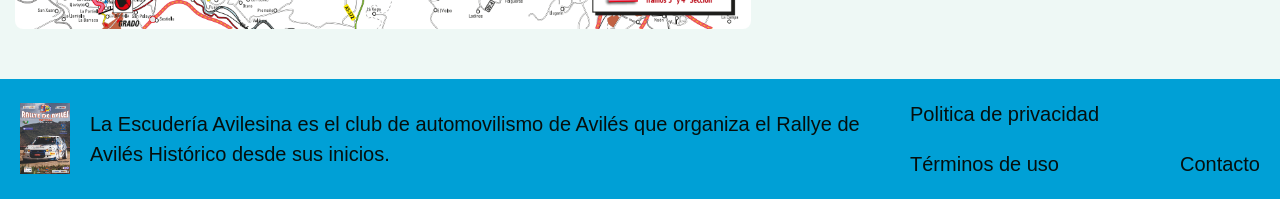
==== commit edd4df05: "proyecto_completado" ====
--- a/docs/index.html
+++ b/docs/index.html
@@ -18,11 +18,11 @@
         </div>
         <nav class="menu">
             <ul>
-                <li><img>🏁 El rallye</li>
-                <li><img>🎬</img> Multimedia</li>
-                <li><img>🏆</img> Ganadores</li>
-                <li><img>🕒</img> Itinerario</li>
-                <li><img>🗺️</img> Mapa</li>
+                <li>🏁 El rallye</li>
+                <li>🎬 Multimedia</li>
+                <li>🏆 Ganadores</li>
+                <li>🕒 Itinerario</li>
+                <li>🗺️ Mapa</li>
             </ul>
         </nav>
     </header>
@@ -136,8 +136,8 @@
                                 <td>Entrega de documentación</td>
                                 <td>Escudería Avilesina</td>
                             </tr>
-                            <tr>
-                                <td>16:00 – 19:30</td>
+                            <tr style="background-color:  #8BD69E;">
+                                <td >16:00 – 19:30</td>
                                 <td>Verificaciones técnicas</td>
                                 <td>Complejo Deportivo de Avilés</td>
                             </tr>
@@ -146,7 +146,7 @@
                                 <td>Ceremonia de salida</td>
                                 <td>Plaza Pedro Menéndez</td>
                             </tr>
-                            <tr>
+                            <tr style="background-color:  #8BD69E;">
                                 <td>20:15 – 21:00</td>
                                 <td>Parque cerrado</td>
                                 <td>Plaza de España</td>
@@ -161,7 +161,7 @@
                                 <th>Actividad</th>
                                 <th>Distancia</th>
                             </tr>
-                            <tr>
+                            <tr style="background-color:  #8BD69E;">
                                 <td>08:30</td>
                                 <td>Salida del rallye Plaza de España</td>
                                 <td>–</td>
@@ -176,7 +176,7 @@
                                 <td>TC2 · Solís-Llanera</td>
                                 <td>15,210 km</td>
                             </tr>
-                            <tr>
+                            <tr style="background-color:  #8BD69E;">
                                 <td>10:30</td>
                                 <td>Reagrupamiento Piedras Blancas</td>
                                 <td>20 min</td>
@@ -191,7 +191,7 @@
                                 <td>TC4 · Solís-Llanera</td>
                                 <td>15,210 km</td>
                             </tr>
-                            <tr>
+                            <tr style="background-color:  #8BD69E;">
                                 <td>13:03</td>
                                 <td>Reagrupamiento Piedras Blancas</td>
                                 <td>20 min</td>
@@ -206,7 +206,7 @@
                                 <td>TC6 · Grado-La Mortera</td>
                                 <td>15,043 km</td>
                             </tr>
-                            <tr>
+                            <tr style="background-color:  #8BD69E;">
                                 <td>17:02</td>
                                 <td>Reagrupamiento Piedras Blancas</td>
                                 <td>15 min</td>
@@ -221,12 +221,12 @@
                                 <td>TC8 · Grado-La Mortera</td>
                                 <td>15,043 km</td>
                             </tr>
-                            <tr>
+                            <tr style="background-color:  #58D64A;">
                                 <td>19:50</td>
                                 <td>Final del rallye Plaza de España</td>
                                 <td>–</td>
-                            </tr>
-                            <tr>
+                            </tr> 
+                            <tr style="background-color:  #58D64A;" >
                                 <td>21:00</td>
                                 <td>Entrega de trofeos podio</td>
                                 <td>–</td>
--- a/docs/css/css.css
+++ b/docs/css/css.css
@@ -3,7 +3,7 @@
 }
 
 body {
-    background-color: #f4ecd8;
+    background-color: #eef8f5;
     margin: 0;
     display: grid;
     grid-template-rows: auto 1fr auto;
@@ -11,7 +11,7 @@
     min-height: 1080px;
     line-height: 1.5;
     font-family: Helvetica, Arial, sans-serif;
-    color: #241c12;
+    color: #050f0d;
 }
 
 img,video {
@@ -25,6 +25,7 @@
 
 h2, h3 {
     font-size: 25px;
+    color: #050f0d;
 }
 
 p {
@@ -36,8 +37,7 @@
 
 /* --- CABECERA --- */
 .cabecera {
-    background-color: #0f3d2e;
-    color: azure;
+    background-color: #00A0D6;
     grid-row: 1 / 2;
     grid-column: 1 / -1;
     padding: 10px 20px;
@@ -78,11 +78,13 @@
     flex-direction: column;
     align-items: center;
     padding: 7px;
+    font-size:20px ;
+    font-weight: bold;
     border-radius: 10px;
 }
 
 .menu li:hover {
-    background-color: #f0b323;
+    background-color: #02D6C8;
 }
 
 /* --- CONTENIDO PRINCIPAL --- */
@@ -131,7 +133,7 @@
 }
 
 .subtitulo {
-    background-color: #ffc20e;
+    background-color: #02D6C8;
     max-width: 400px;
     font-weight: bold;
     padding: 10px;
@@ -149,8 +151,6 @@
 
 .datos div {
     padding: 25px;
-    background-color: #ffc20e;
-    color: #241c12;
     font-weight: bold;
     font-style: italic;
     text-decoration: underline;
@@ -160,7 +160,12 @@
     justify-content: center;
     align-items: center;
 }
-
+.contenido_dos,.contenido_cuatro {
+    background-color: #8BD69E;
+}
+.contenido_uno,.contenido_tres{
+      background-color: #81D6B3;
+}
 .datos p {
     text-align: center;
     margin: 5px 0;
@@ -212,6 +217,7 @@
     margin: 0;
     padding: 0;
     text-align: center;
+    font-size:20px ;
 }
 
 .estructura img {
@@ -234,20 +240,23 @@
 table {
     width: 100%;
     border-collapse: collapse;
+    font-size:20px ;
 }
 
 caption {
     text-align: left;
     padding: 8px 0;
+    
 }
 
 td, th {
     padding: 10px;
     text-align: left;
+     
 }
 
 th {
-    background-color: cornflowerblue;
+    background-color: #00A0D6;
 }
 
 /* --- SECCIÓN 5 --- */
@@ -266,8 +275,7 @@
 
 /* --- PIE DE PÁGINA --- */
 .pie {
-    background-color: #0f3d2e;
-    color: azure;
+    background-color: #00A0D6;
     grid-row: 3 / 4;
     grid-column: 1 / -1;
     padding: 20px;
@@ -308,10 +316,21 @@
 /* ---------- MEDIA QUERIES ---------- */
 
 @media (min-width: 769px) and (max-width: 1023px) {
-    h1 { font-size: 32px; }
-    h2, h3 { font-size: 22px; }
-    p { font-size: 18px; }
-
+    h1 {
+         font-size: 32px;
+         }
+    h2, h3 { 
+        font-size: 22px;
+     }
+    p { 
+        font-size: 18px;
+     }
+    table{
+        font-size:18px ;
+    }
+    .primero, .segundo, .tercero, .cuarto, .quinto {
+        font-size:18px ;
+    }
     .cabecera {
         flex-direction: column;
     }
@@ -352,10 +371,18 @@
 }
 
 @media (max-width: 768px) {
-    h1 { font-size: 28px; }
-    h2, h3 { font-size: 22px; }
-    p { font-size: 17px; }
-
+    h1 {
+         font-size: 28px; 
+        }
+    h2, h3 { 
+        font-size: 22px;
+     }
+    p { 
+        font-size: 17px;
+     }
+    .menu li{
+        font-size: 17px;
+    }
     .cabecera {
         flex-direction: column;
         text-align: center;
@@ -427,10 +454,24 @@
 }
 
 @media (max-width: 576px) {
-    h1 { font-size: 24px; }
-    h2, h3 { font-size: 20px; }
-    p { font-size: 16px; }
-
+    h1 {
+         font-size: 24px; 
+        }
+    h2, h3 { 
+        font-size: 20px; 
+    }
+    p { 
+        font-size: 16px; 
+    }
+    table{
+        font-size:15px ;
+    }
+    .primero, .segundo, .tercero, .cuarto, .quinto {
+        font-size:15px ;
+    }
+    .menu li{
+        font-size:16px ;
+    }
     .datos {
         grid-template-columns: 1fr;
     }
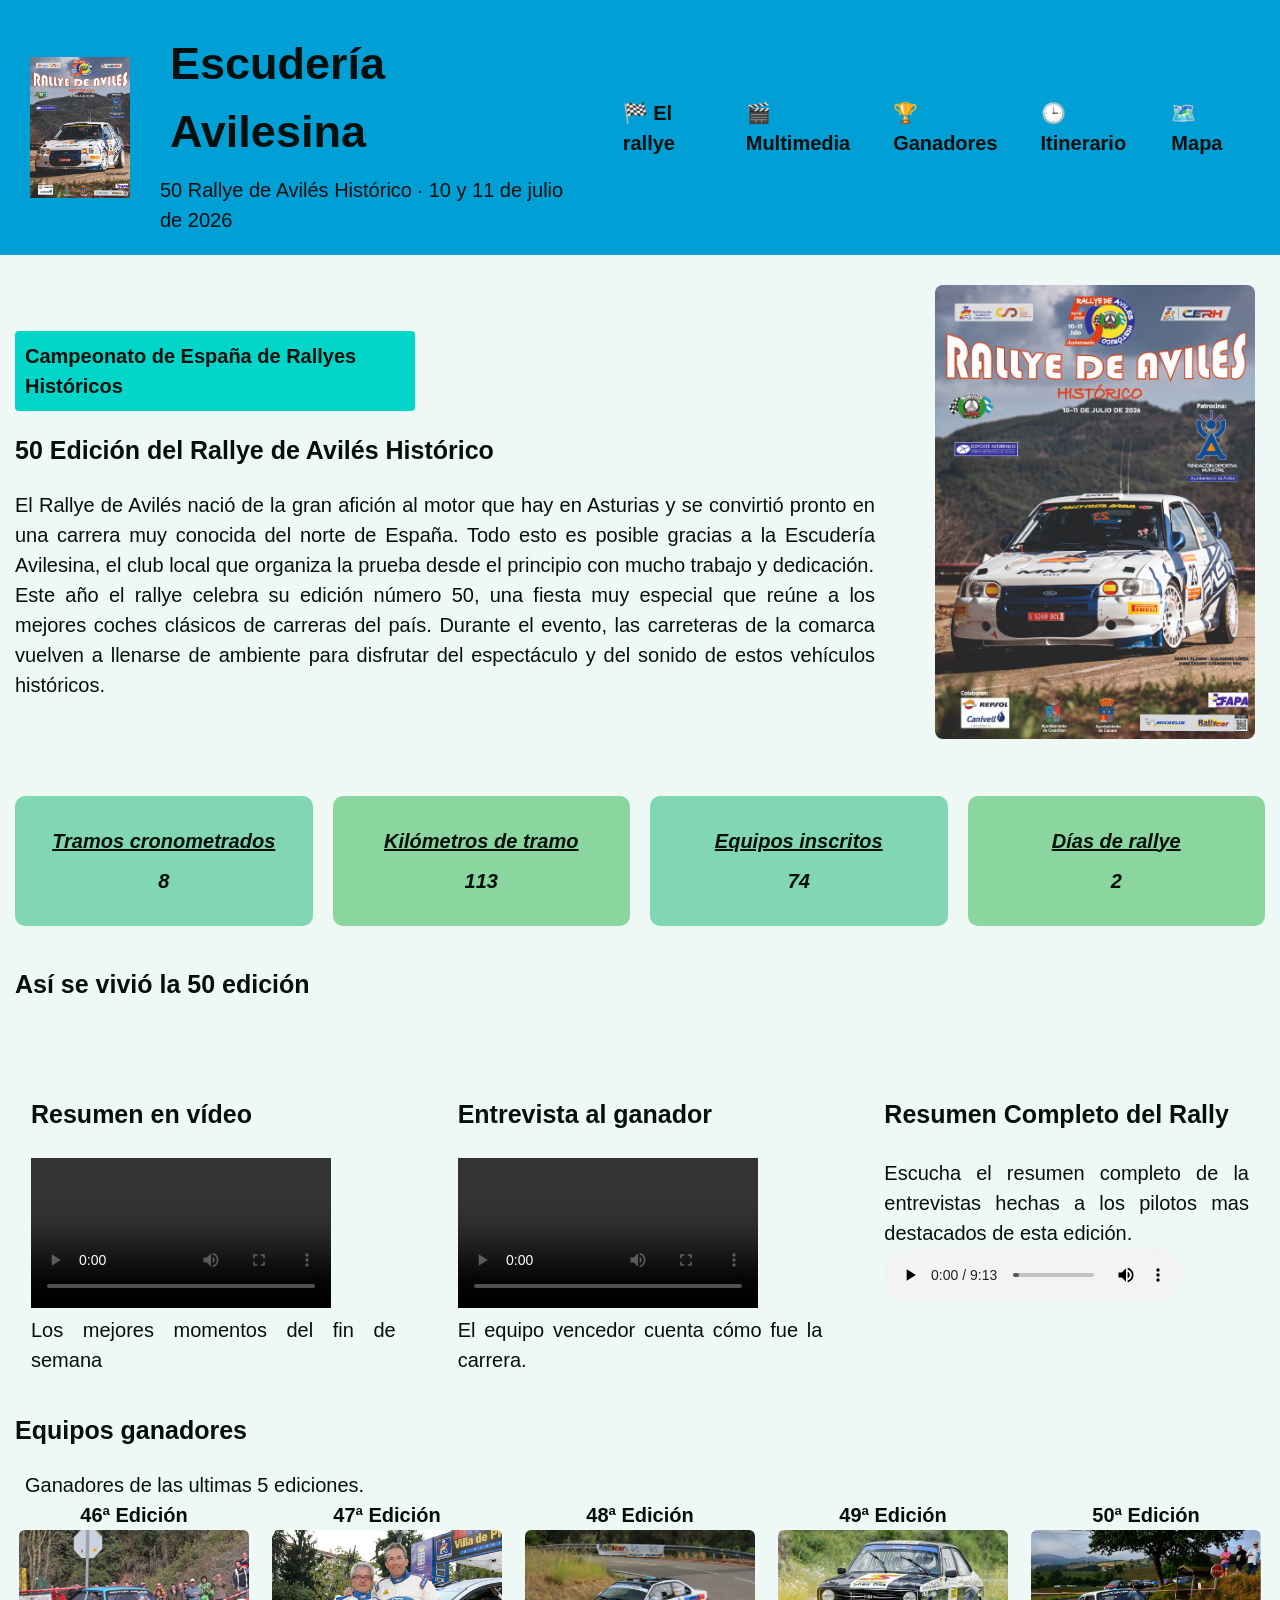
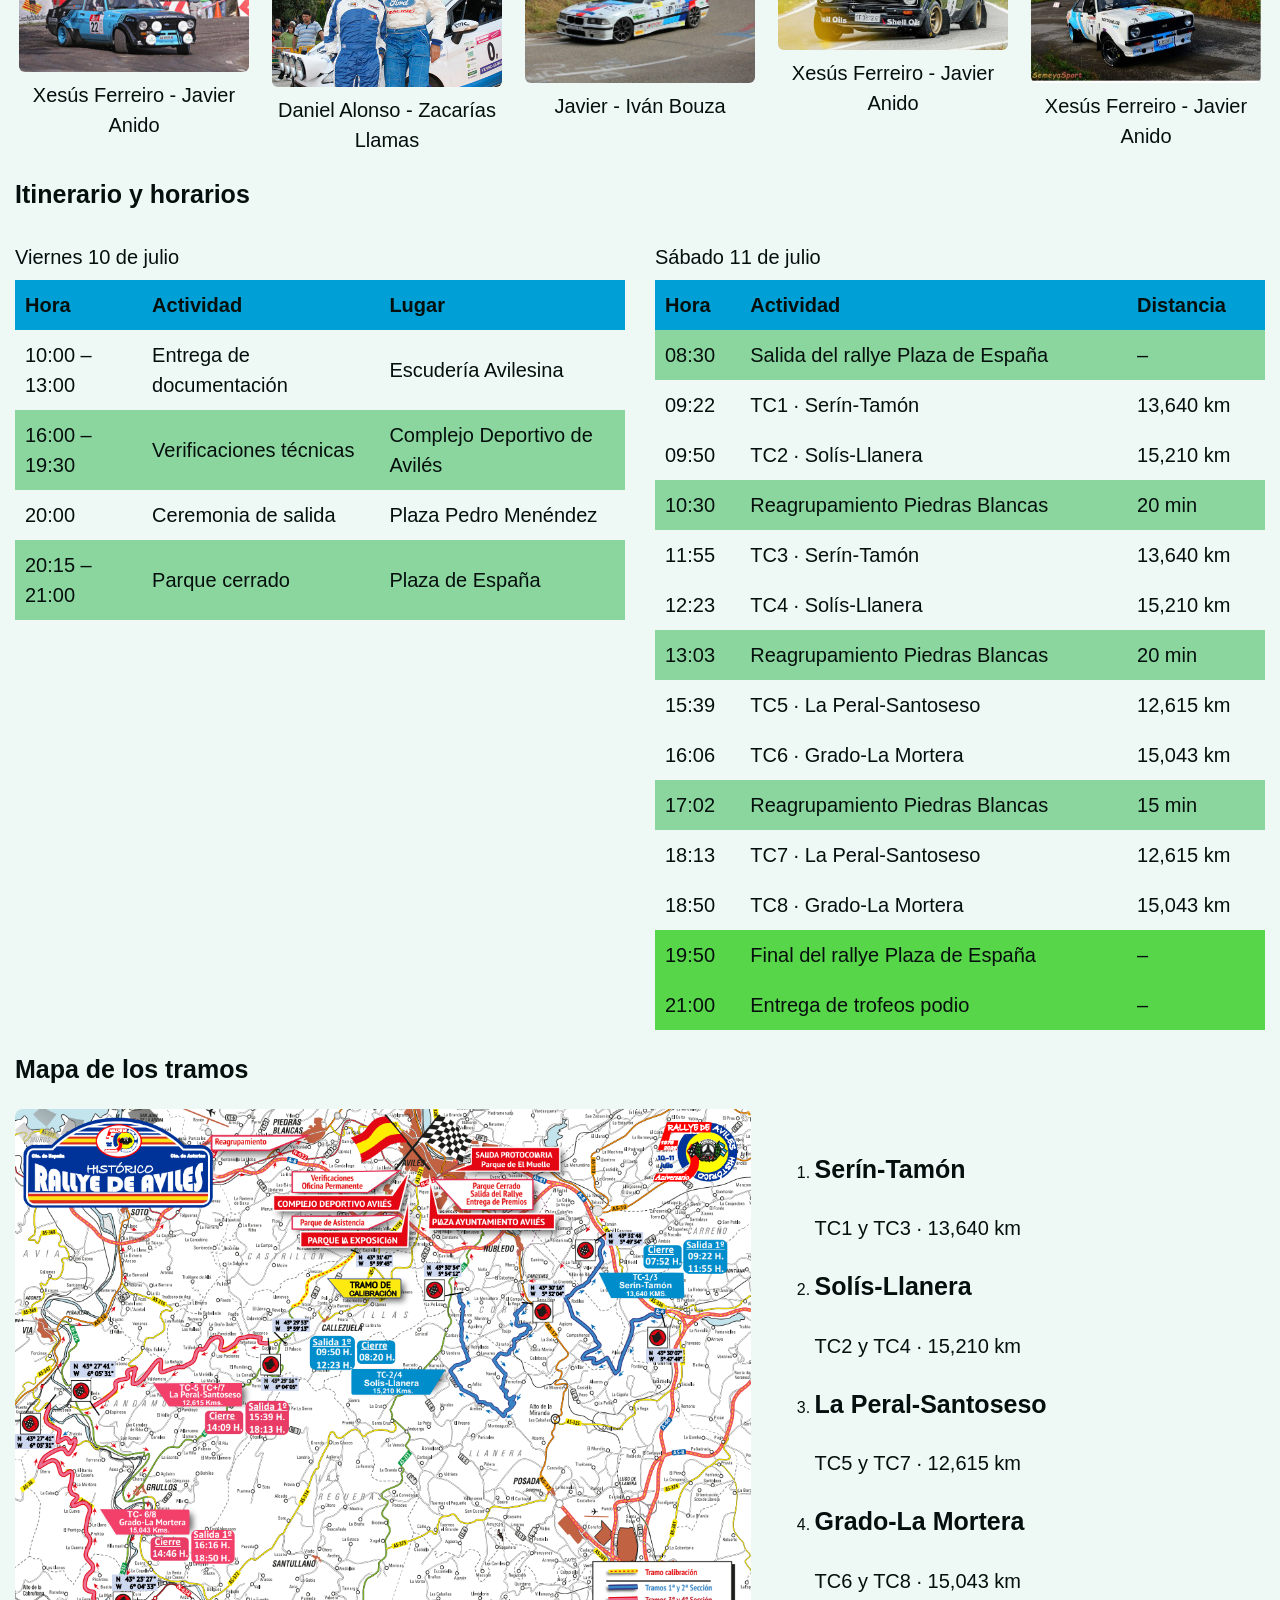
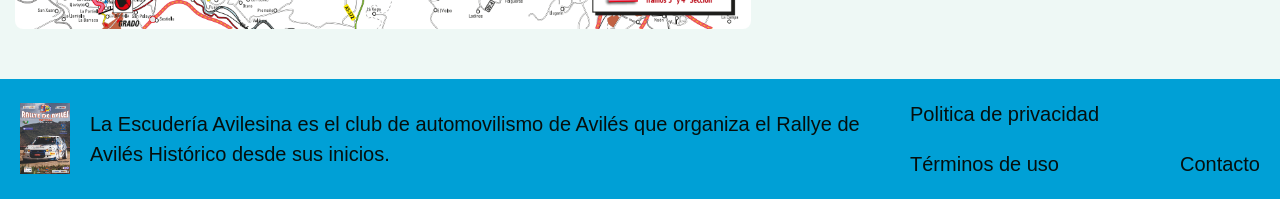
==== commit f68f3e3a: "ya" ====
--- a/docs/index.html
+++ b/docs/index.html
@@ -10,10 +10,10 @@
 <body>
     <header class="cabecera">
         <div class="marca">
-            <img src="imagenes_video/rally.jpg" alt="Cartel_Rally" width="100px" height="150px"></img>
+            <img src="imagenes_video/rally.jpg" alt="Cartel_Rally" width="100px" height="150px">
             <div>
                 <h1>Escudería Avilesina</h1>
-                <p class="marca__lema">50 Rallye de Avilés Histórico · 10 y 11 de julio de 2026</p>
+                <p class="fecha">50 Rallye de Avilés Histórico · 10 y 11 de julio de 2026</p>
             </div>
         </div>
         <nav class="menu">
@@ -37,24 +37,24 @@
                     <p>Este año el rallye celebra su edición número 50, una fiesta muy especial que reúne a los mejores coches clásicos de carreras del país. Durante el evento, las carreteras de la comarca vuelven a llenarse de ambiente para disfrutar del espectáculo y del sonido de estos vehículos históricos.</p>
                 </div>
                 <div class="cartel">
-                    <img src="imagenes_video/rally.jpg" alt="Cartel de la 50 edición del Rallye de Avilés Histórico" width="300" height="400">
+                    <img src="imagenes_video/rally.jpg" alt="Cartel de la 50 edición del Rallye de Avilés Histórico" width="300px" height="400px">
                 </div>
            </div> 
             <div class="datos">
                 <div class="contenido_uno">
-                    <p>Tramos cronometrados</p>
+                    <p style="text-decoration: underline;">Tramos cronometrados</p>
                     <p>8</p>
                 </div>
                 <div class="contenido_dos">
-                    <p>Kilómetros de tramo</p>
+                    <p style="text-decoration: underline;" >Kilómetros de tramo</p>
                     <p>113</p>
                 </div>
                 <div class="contenido_tres">
-                    <p>Equipos inscritos</p>
+                    <p style="text-decoration: underline;">Equipos inscritos</p>
                     <p>74</p>
                 </div>
                 <div class="contenido_cuatro">
-                    <p>Días de rallye</p>
+                    <p style="text-decoration: underline;">Días de rallye</p>
                     <p>2</p>
                 </div>
             </div>
@@ -93,27 +93,27 @@
             <div class="estructura">
                 <div class="primero">
                     <div><b>46ª Edición</b></div>
-                    <div><img src="imagenes_video/xesus_javier.jpg" alt="Xesús Ferreiro y Javier Anido, ganadores de la 46 edición" width="230" height="190"></div>
+                    <div><img src="imagenes_video/xesus_javier.jpg" alt="Xesús Ferreiro y Javier Anido, ganadores de la 46 edición" width="230px" height="190px"></div>
                     <div>Xesús Ferreiro - Javier Anido</div>
                 </div>
                     <div class="segundo">
                     <div><b>47ª Edición</b></div>
-                    <div><img src="imagenes_video/daniel_.jpg" alt="Daniel Alonso y Zacarías Llamas, ganadores de la 47 edición" width="230" height="190"></div>
+                    <div><img src="imagenes_video/daniel_.jpg" alt="Daniel Alonso y Zacarías Llamas, ganadores de la 47 edición" width="230px" height="190px"></div>
                     <div>Daniel Alonso - Zacarías Llamas</div>
                 </div>
                     <div class="tercero">
                     <div><b>48ª Edición</b></div>
-                    <div><img src="imagenes_video/muniente_louzano.jpg" alt="Javier Muñiente e Iván Bouza, ganadores de la 48 edición" width="230" height="190"></div>
+                    <div><img src="imagenes_video/muniente_louzano.jpg" alt="Javier Muñiente e Iván Bouza, ganadores de la 48 edición" width="230px" height="190px"></div>
                     <div>Javier - Iván Bouza</div>
                  </div>
                     <div class="cuarto">
                     <div><b>49ª Edición</b></div>
-                    <div><img src="imagenes_video/javier_ivan.jpg" alt="Xesús Ferreiro y Javier Anido, ganadores de la 49 edición" width="230" height="190"></div>
+                    <div><img src="imagenes_video/javier_ivan.jpg" alt="Xesús Ferreiro y Javier Anido, ganadores de la 49 edición" width="230" height="190px"></div>
                     <div>Xesús Ferreiro - Javier Anido</div>
                 </div>
                 <div class="quinto">
                     <div><b>50ª Edición</b></div>
-                    <div><img src="imagenes_video/xesus_javier_dos.jpg" alt="Xesús Ferreiro y Javier Anido, ganadores de la 50 edición" width="230" height="190"></div>
+                    <div><img src="imagenes_video/xesus_javier_dos.jpg" alt="Xesús Ferreiro y Javier Anido, ganadores de la 50 edición" width="230px" height="190px"></div>
                     <div>Xesús Ferreiro - Javier Anido</div>
                  </div>
             </div>
@@ -239,7 +239,7 @@
         <section class="sc_cinco">
             <h2>Mapa de los tramos</h2>
             <div class="mapa">
-                    <img src="imagenes_video/Captura.PNG" alt="Mapa de Google Maps con la situación de los cuatro tramos del rallye en la comarca de Avilés" width="800" height="500">
+                    <img src="imagenes_video/Captura.PNG" alt="Mapa de Google Maps con la situación de los cuatro tramos del rallye en la comarca de Avilés" width="800px" height="500px">
                 <div>  
                 <ol>
                     <li>
@@ -266,7 +266,7 @@
 
     <footer class="pie">
          <div class="pie__org">
-            <img src="imagenes_video/rally.jpg" alt="Cartel_Rally" width="50px" height="70px"></img>
+            <img src="imagenes_video/rally.jpg" alt="Cartel_Rally" width="50px" height="70px">
             <p>La Escudería Avilesina es el club de automovilismo de Avilés que organiza el Rallye de Avilés Histórico desde sus inicios.</p>
             </div>
         <div class="contenedor_pie">
--- a/docs/css/css.css
+++ b/docs/css/css.css
@@ -1,7 +1,7 @@
 * {
     box-sizing: border-box;
 }
-
+/* --- GENERAL --- */
 body {
     background-color: #eef8f5;
     margin: 0;
@@ -56,7 +56,7 @@
     gap: 30px;
 }
 
-.marca__lema {
+.fecha {
     text-align: left;
 }
 
@@ -153,7 +153,6 @@
     padding: 25px;
     font-weight: bold;
     font-style: italic;
-    text-decoration: underline;
     border-radius: 10px;
     display: flex;
     flex-direction: column;
@@ -393,7 +392,7 @@
         gap: 10px;
     }
 
-    .marca__lema {
+    .fecha {
         text-align: center;
     }
 
@@ -424,10 +423,7 @@
         grid-template-columns: 1fr;
         gap: 15px;
     }
-    .sc_dos h2,
-    .tarjeta_uno,
-    .tarjeta_dos,
-    .tarjeta_tres {
+    .sc_dos h2,.tarjeta_uno,.tarjeta_dos,.tarjeta_tres {
         grid-column: 1 / 2;
         grid-row: auto;
     }
